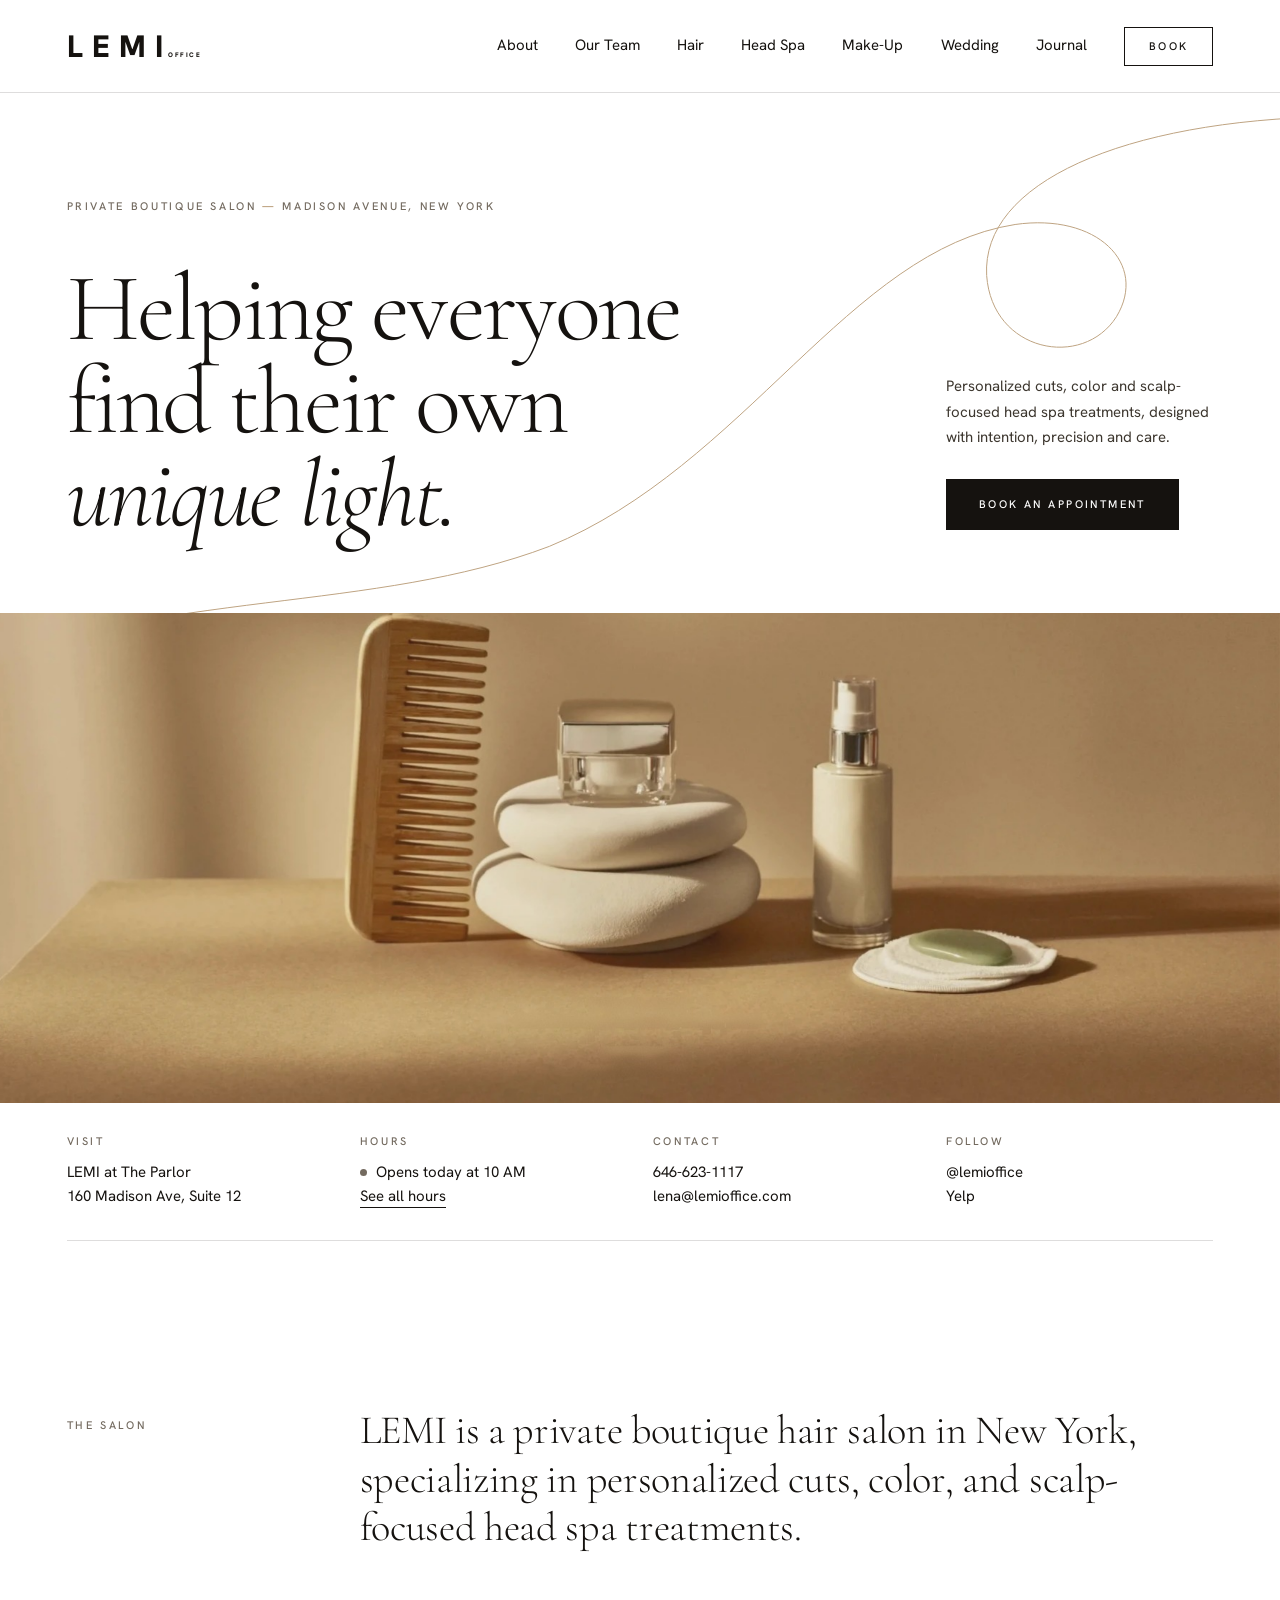
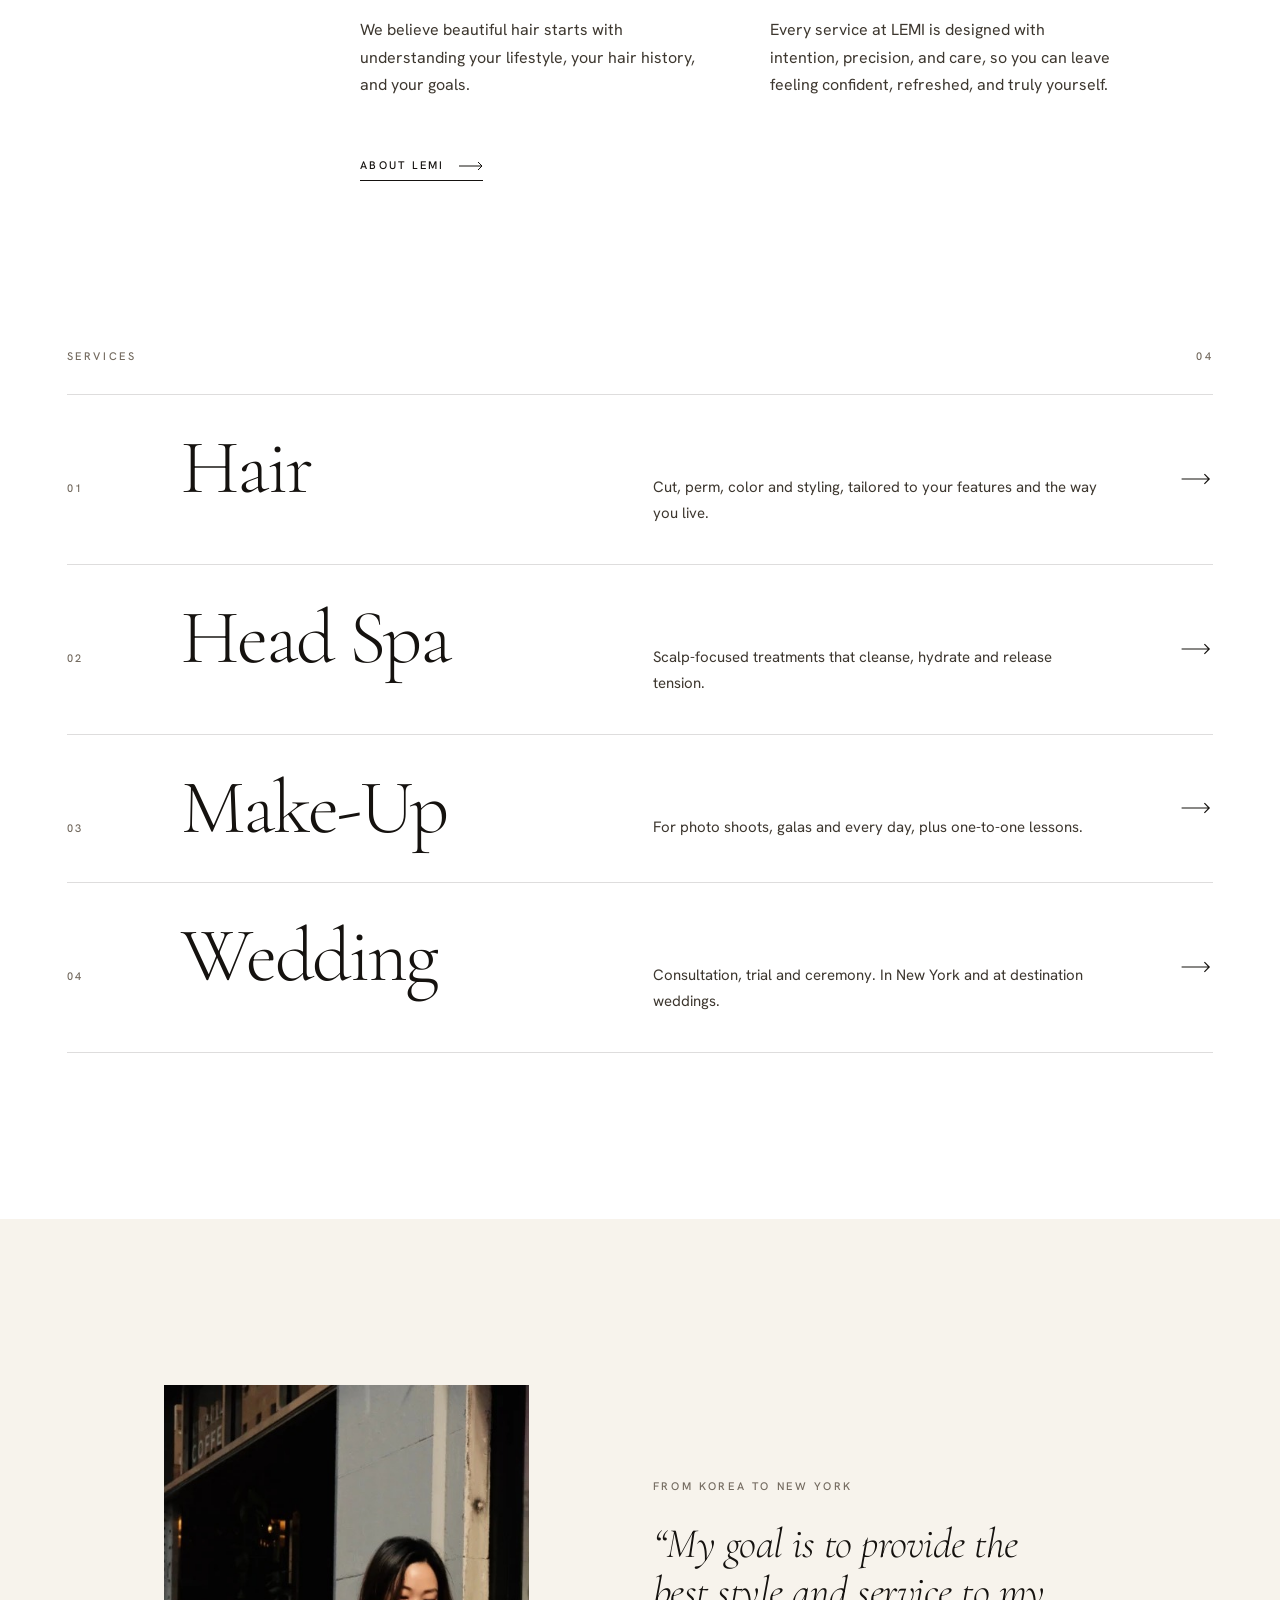
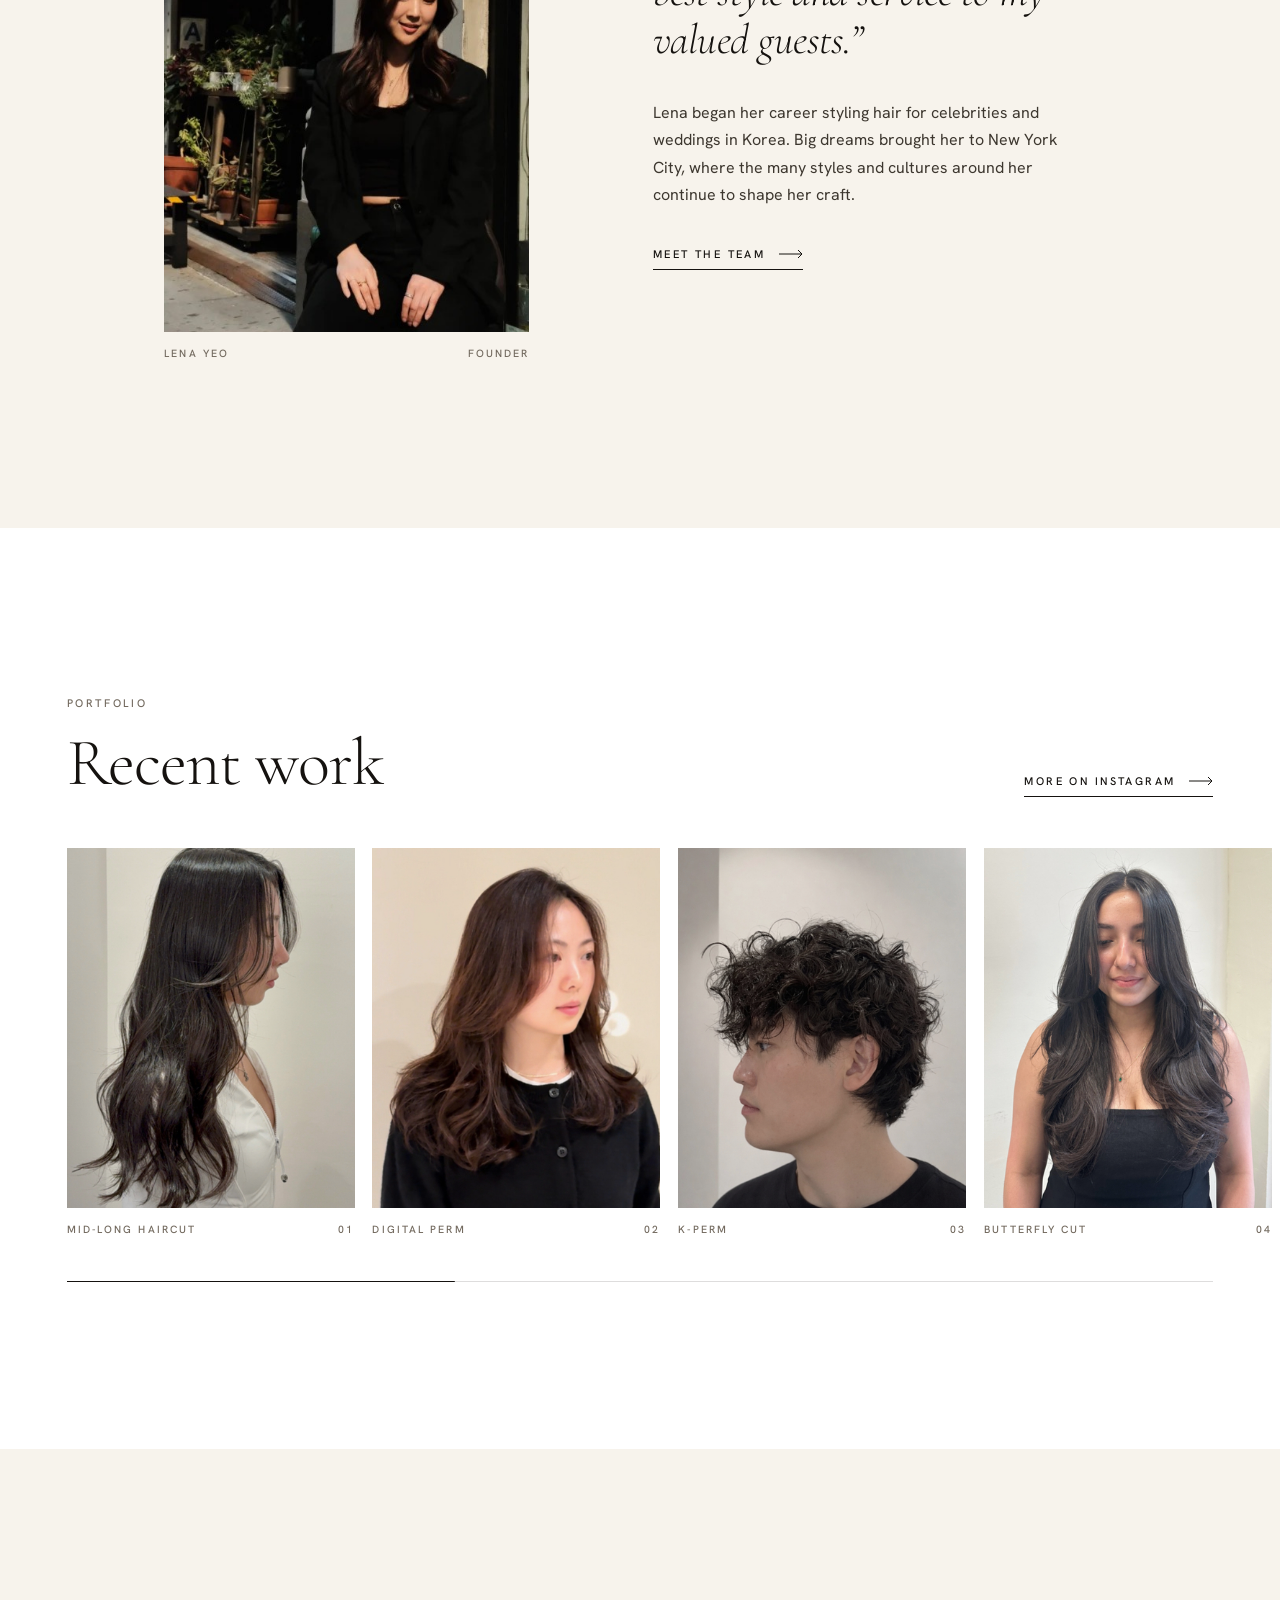
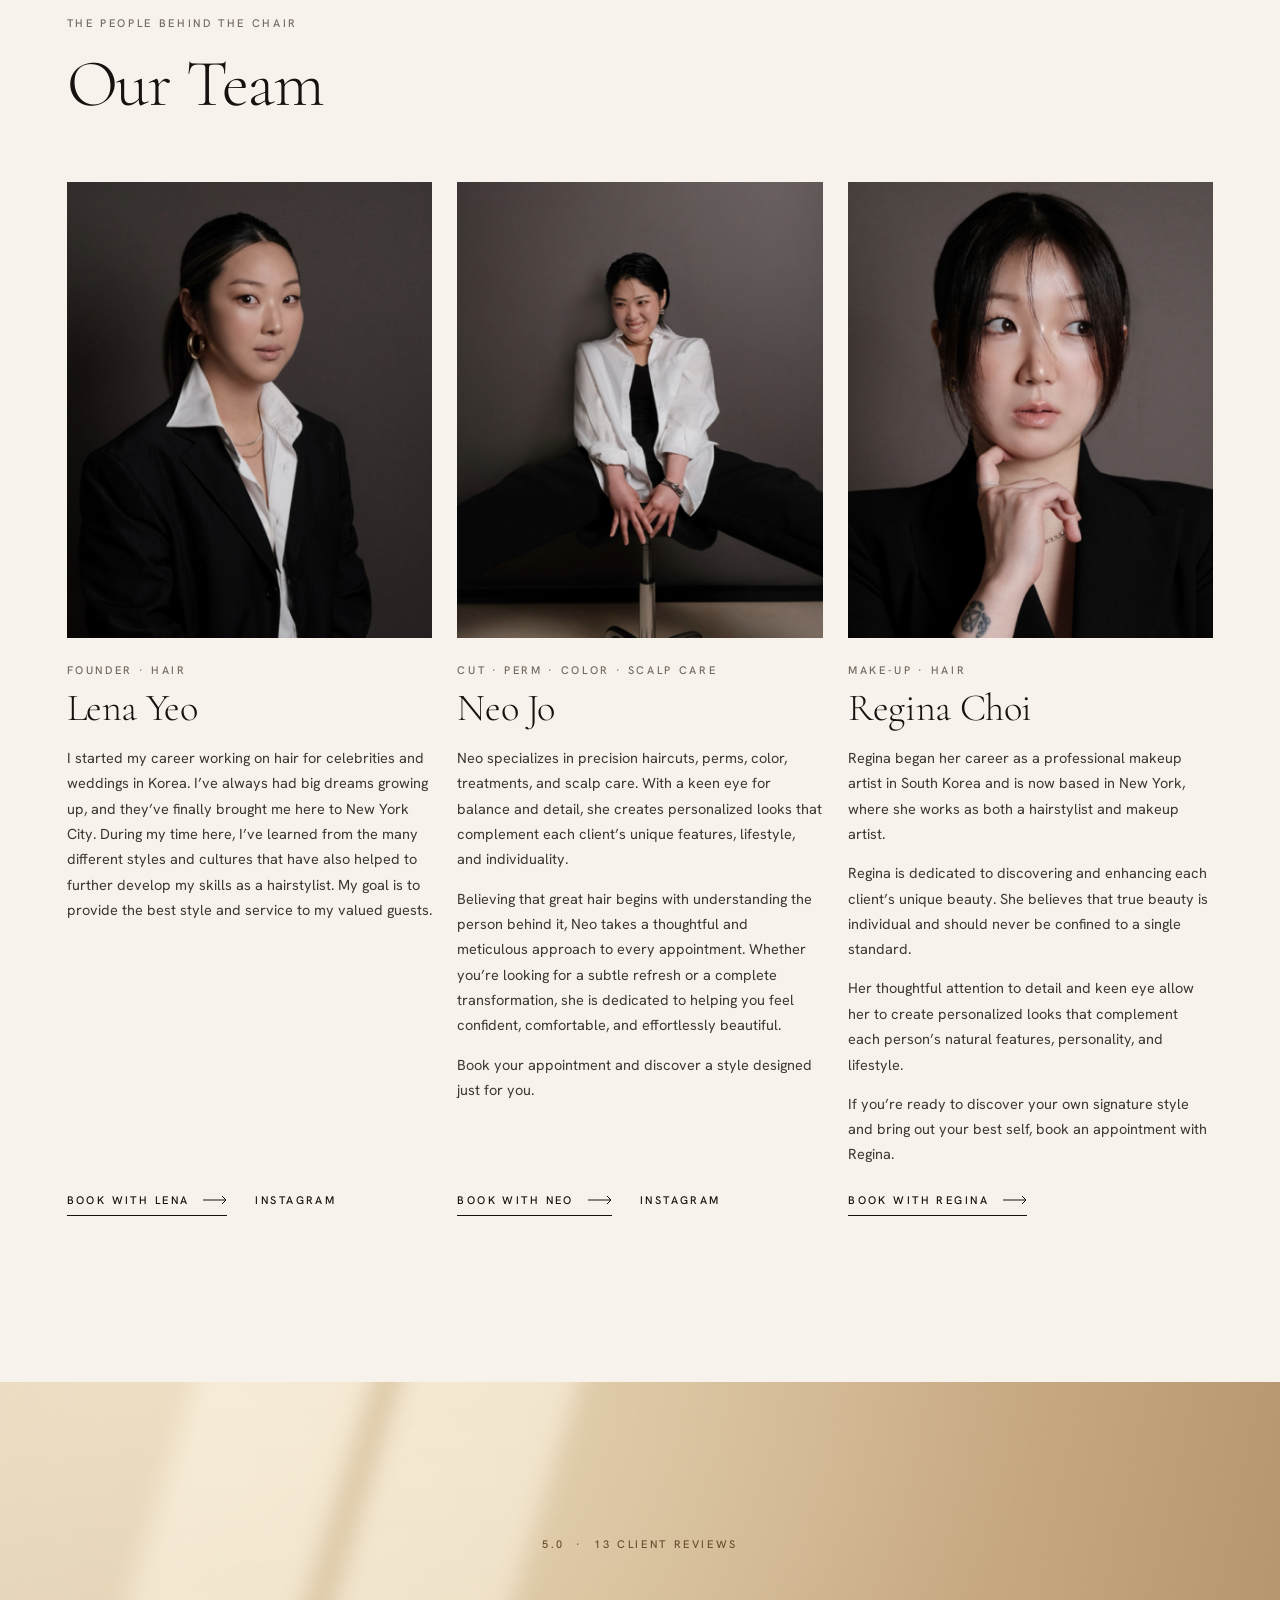
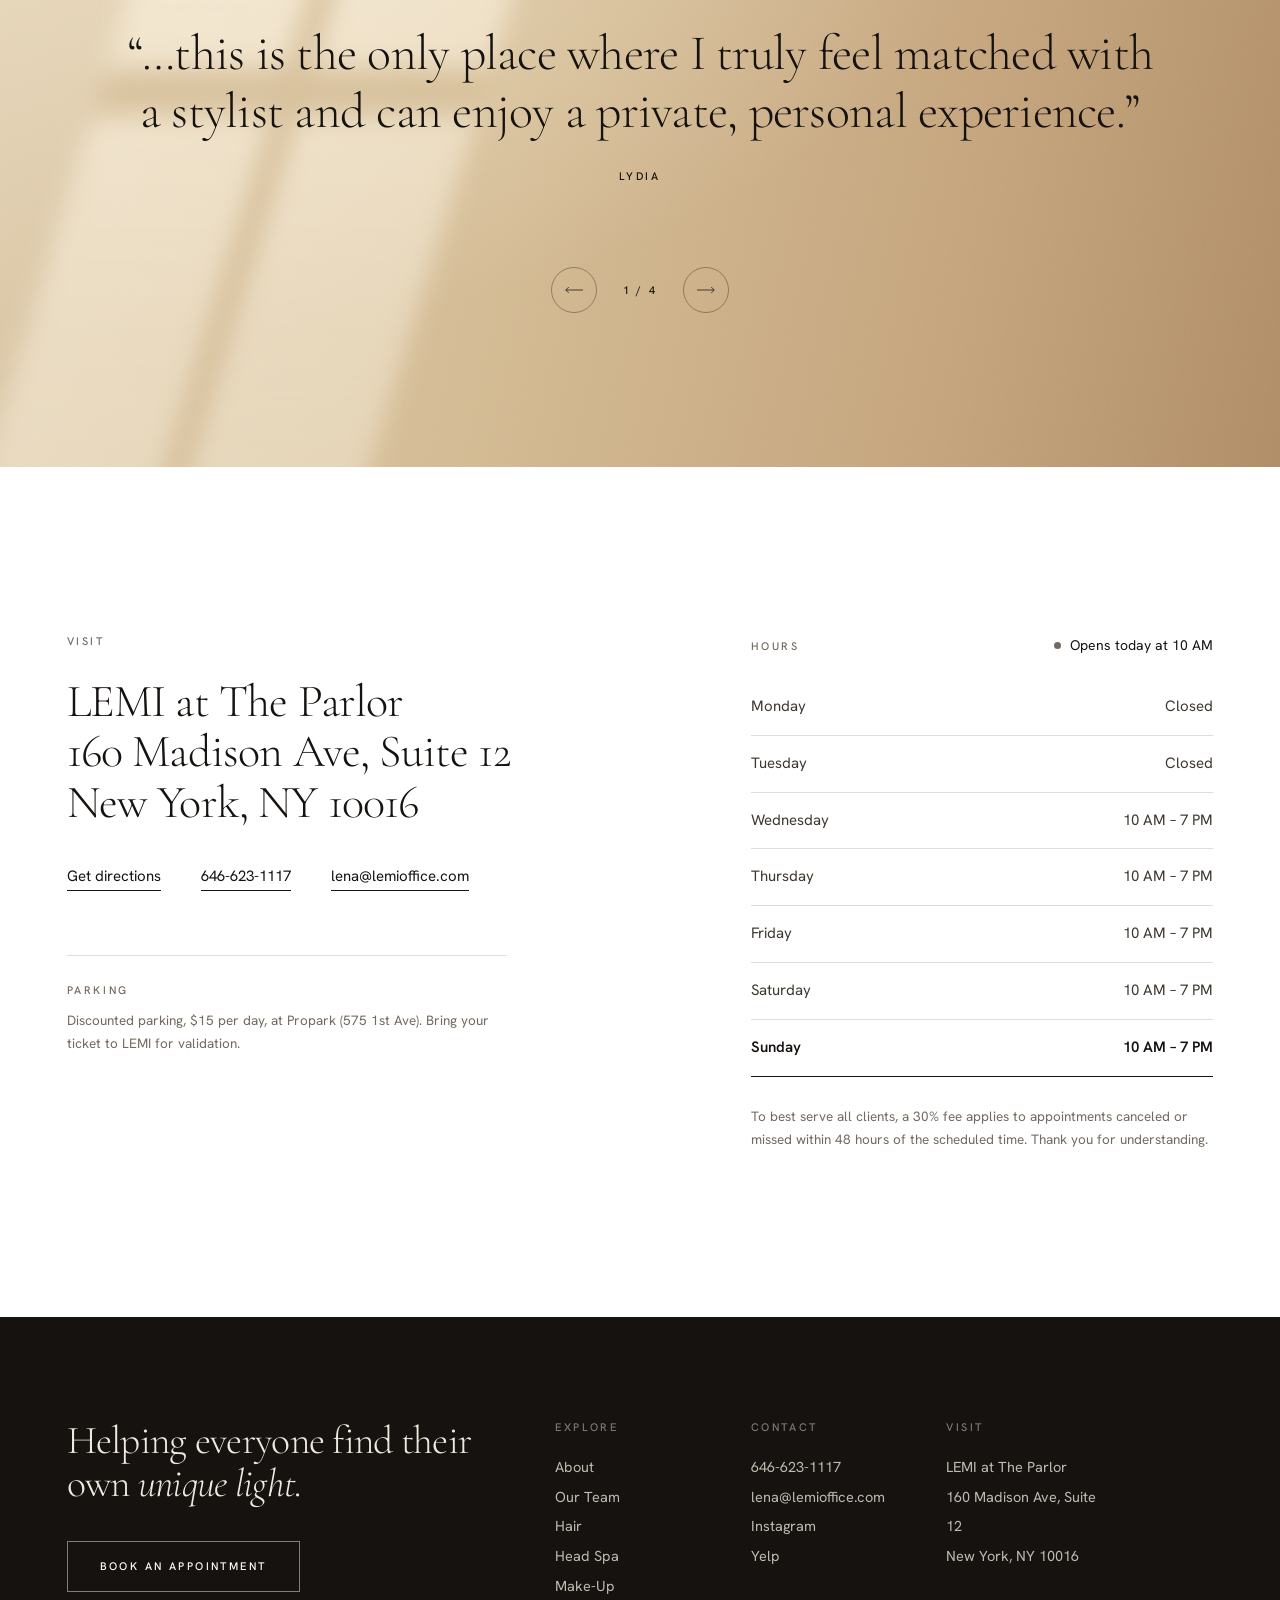
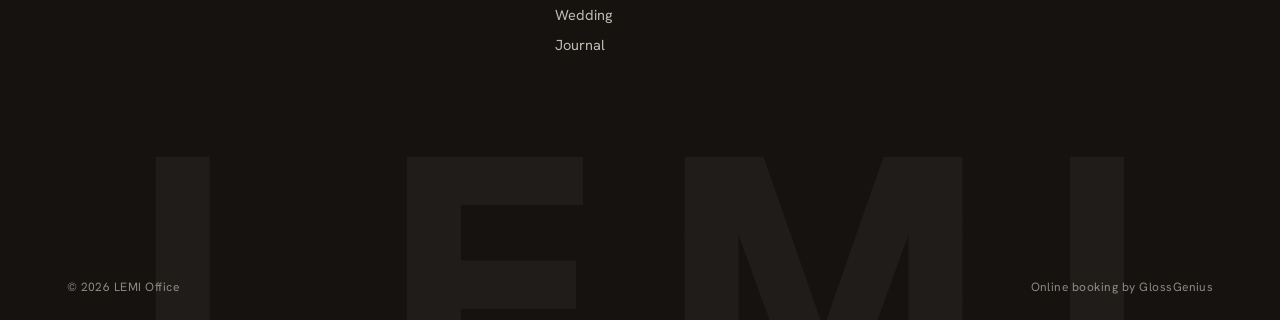
==== index.html @ b2379244 "LEMI Office website with Lemi Journal Static site for www.lemioffice.com: updated hours, make-up boo" ====
<!doctype html>
<html lang="en">
<head>
<meta charset="utf-8">
<meta name="viewport" content="width=device-width, initial-scale=1">
<title>LEMI Office | Private Boutique Hair Salon in New York</title>
<meta name="description" content="LEMI is a private boutique hair salon on Madison Avenue, New York, specializing in personalized cuts, color, perms, make-up and scalp-focused head spa treatments.">
<link rel="canonical" href="https://www.lemioffice.com/">
<meta name="theme-color" content="#ffffff">
<meta property="og:type" content="website">
<meta property="og:site_name" content="LEMI Office">
<meta property="og:title" content="LEMI Office | Private Boutique Hair Salon in New York">
<meta property="og:description" content="LEMI is a private boutique hair salon on Madison Avenue, New York, specializing in personalized cuts, color, perms, make-up and scalp-focused head spa treatments.">
<meta property="og:image" content="https://www.lemioffice.com/assets/img/still-life.jpg">
<link rel="icon" href="data:image/svg+xml,%3Csvg xmlns='http://www.w3.org/2000/svg' viewBox='0 0 32 32'%3E%3Crect width='32' height='32' fill='%2315120f'/%3E%3Cpath d='M11 8h3.6v12.6H22V24H11z' fill='%23fff'/%3E%3C/svg%3E">
<link rel="preconnect" href="https://fonts.googleapis.com">
<link rel="preconnect" href="https://fonts.gstatic.com" crossorigin>
<link rel="stylesheet" href="https://fonts.googleapis.com/css2?family=Cormorant+Garamond:ital,wght@0,300;0,400;0,500;1,300;1,400&family=Hanken+Grotesk:wght@400;500;600;800&display=swap">
<link rel="stylesheet" href="assets/css/style.css?v=1791842527">
<script>document.documentElement.classList.add("js")</script>
<script type="application/ld+json">{"@context": "https://schema.org", "@type": "HairSalon", "name": "LEMI Office", "description": "A private boutique hair salon in New York, specializing in personalized cuts, color, and scalp-focused head spa treatments.", "url": "https://www.lemioffice.com", "telephone": "+16466231117", "email": "lena@lemioffice.com", "priceRange": "$$$", "image": "https://www.lemioffice.com/assets/img/still-life.jpg", "address": {"@type": "PostalAddress", "streetAddress": "The Parlor, 160 Madison Ave, Suite 12", "addressLocality": "New York", "addressRegion": "NY", "postalCode": "10016", "addressCountry": "US"}, "geo": {"@type": "GeoCoordinates", "latitude": 40.7471706, "longitude": -73.9838333}, "openingHoursSpecification": [{"@type": "OpeningHoursSpecification", "dayOfWeek": ["Wednesday", "Thursday", "Friday", "Saturday", "Sunday"], "opens": "10:00", "closes": "19:00"}], "sameAs": ["https://www.instagram.com/lemioffice", "https://yelp.to/-rt6zLqIka"], "potentialAction": {"@type": "ReserveAction", "target": "https://lemioffice.glossgenius.com/book"}}</script>
</head>
<body>
<a class="skip" href="#main">Skip to content</a>

<header class="hdr" data-hdr>
  <div class="wrap hdr__in">
    <a class="logo" href="index.html" aria-label="LEMI Office, home"><span class="logo__l">LEMI</span><span class="logo__o">OFFICE</span></a>
    <nav class="nav" aria-label="Primary">
      <a href="about.html">About</a><a href="team.html">Our Team</a><a href="hair.html">Hair</a><a href="head-spa.html">Head Spa</a><a href="make-up.html">Make-Up</a><a href="wedding.html">Wedding</a><a href="journal.html">Journal</a>
      <a class="btn nav__book" href="https://lemioffice.glossgenius.com/book" target="_blank" rel="noopener">Book</a>
    </nav>
    <button class="burger" type="button" data-burger aria-label="Open menu" aria-expanded="false" aria-controls="mnav"><i></i><i></i></button>
  </div>
</header>

<div class="mnav" id="mnav">
  <nav class="mnav__links" aria-label="Mobile"><a href="about.html" style="--i:0">About</a><a href="team.html" style="--i:1">Our Team</a><a href="hair.html" style="--i:2">Hair</a><a href="head-spa.html" style="--i:3">Head Spa</a><a href="make-up.html" style="--i:4">Make-Up</a><a href="wedding.html" style="--i:5">Wedding</a><a href="journal.html" style="--i:6">Journal</a></nav>
  <div class="mnav__foot">
    <p class="small">160 Madison Ave, Suite 12, New York<br><a href="tel:+16466231117">646-623-1117</a> &nbsp;·&nbsp; <a href="https://www.instagram.com/lemioffice" target="_blank" rel="noopener">@lemioffice</a></p>
    <a class="btn btn--solid" href="https://lemioffice.glossgenius.com/book" target="_blank" rel="noopener">Book an appointment</a>
  </div>
</div>

<main id="main">

<section class="hero">
  <svg class="strand strand--hero" viewBox="0 0 1440 600" preserveAspectRatio="none" aria-hidden="true">
    <path d="M1500 24C1262 28 1104 92 1110 186c6 78 108 96 146 42 36-54-22-106-114-94-186 26-304 246-524 328C420 530 190 505-60 590"></path>
  </svg>
  <div class="wrap grid hero__top">
    <p class="eyebrow hero__eyebrow"><span>Private boutique salon</span><i>—</i><span>Madison Avenue, New York</span></p>
    <h1 class="hero__h">
      <span class="ln"><span style="--i:0">Helping everyone</span></span>
      <span class="ln"><span style="--i:1">find their own</span></span>
      <span class="ln"><span style="--i:2"><em>unique light.</em></span></span>
    </h1>
    <div class="hero__aside">
      <p>Personalized cuts, color and scalp-focused head spa treatments, designed with intention, precision and care.</p>
      <a class="btn btn--solid" href="https://lemioffice.glossgenius.com/book" target="_blank" rel="noopener">Book an appointment</a>
    </div>
  </div>
  <figure class="hero__fig">
    <img data-drift src="assets/img/still-life.jpg" width="2000" height="766" fetchpriority="high"
         alt="A wooden comb, stacked stones and glass bottles on a sand-colored table in warm afternoon light">
  </figure>
  <div class="wrap">
    <dl class="facts">
      <div><dt class="eyebrow">Visit</dt><dd><a href="https://www.google.com/maps/search/?api=1&query=The+Parlor+160+Madison+Ave+New+York+NY+10016" target="_blank" rel="noopener">LEMI at The Parlor<br>160 Madison Ave, <span style="white-space:nowrap">Suite 12</span></a></dd></div>
      <div><dt class="eyebrow">Hours</dt><dd><span data-status>Open Wednesday to Sunday</span><br><a class="tlink" href="#visit">See all hours</a></dd></div>
      <div><dt class="eyebrow">Contact</dt><dd><a href="tel:+16466231117">646-623-1117</a><br><a href="mailto:lena@lemioffice.com">lena@lemioffice.com</a></dd></div>
      <div><dt class="eyebrow">Follow</dt><dd><a href="https://www.instagram.com/lemioffice" target="_blank" rel="noopener">@lemioffice</a><br><a href="https://yelp.to/-rt6zLqIka" target="_blank" rel="noopener">Yelp</a></dd></div>
    </dl>
  </div>
</section>

<section class="sec intro">
  <div class="wrap grid">
    <p class="eyebrow" data-r>The salon</p>
    <p class="lead intro__lead" data-r style="--d:1">LEMI is a private boutique hair salon in New York, specializing in personalized cuts, color, and scalp-focused head spa treatments.</p>
    <div class="intro__cols">
      <p class="copy" data-r style="--d:2">We believe beautiful hair starts with understanding your lifestyle, your hair history, and your goals.</p>
      <p class="copy" data-r style="--d:3">Every service at LEMI is designed with intention, precision, and care, so you can leave feeling confident, refreshed, and truly yourself.</p>
    </div>
    <div class="intro__more" data-r style="--d:4"><a class="more" href="about.html" >About LEMI<svg viewBox="0 0 24 10" aria-hidden="true"><path d="M0 5h23M19 1l4 4-4 4" fill="none" stroke="currentColor"></path></svg></a></div>
  </div>
</section>

<section class="sec" style="padding-top:0">
  <div class="wrap">
    <div class="idx-head" data-r><p class="eyebrow">Services</p><p class="eyebrow">04</p></div>
    <div class="idx"><a class="idx__row" href="hair.html" data-r><span class="idx__n">01</span><span class="idx__t">Hair</span><span class="idx__d">Cut, perm, color and styling, tailored to your features and the way you live.</span><span class="idx__a"><svg viewBox="0 0 24 10" aria-hidden="true"><path d="M0 5h23M19 1l4 4-4 4" fill="none" stroke="currentColor"></path></svg></span><span class="idx__pic"><img src="assets/img/gg/medium-0f18395b7913d6eb57517c712848dc59.jpeg" alt="" width="500" height="500" loading=lazy decoding="async"></span></a><a class="idx__row" href="head-spa.html" data-r><span class="idx__n">02</span><span class="idx__t">Head Spa</span><span class="idx__d">Scalp-focused treatments that cleanse, hydrate and release tension.</span><span class="idx__a"><svg viewBox="0 0 24 10" aria-hidden="true"><path d="M0 5h23M19 1l4 4-4 4" fill="none" stroke="currentColor"></path></svg></span><span class="idx__pic"><img src="assets/img/still-life.jpg" alt="" width="2000" height="766" loading=lazy decoding="async"></span></a><a class="idx__row" href="make-up.html" data-r><span class="idx__n">03</span><span class="idx__t">Make-Up</span><span class="idx__d">For photo shoots, galas and every day, plus one-to-one lessons.</span><span class="idx__a"><svg viewBox="0 0 24 10" aria-hidden="true"><path d="M0 5h23M19 1l4 4-4 4" fill="none" stroke="currentColor"></path></svg></span><span class="idx__pic"><img src="assets/img/gg/medium-b36788acc9e6ccb9057bed853c8f6ae9.jpeg" alt="" width="500" height="500" loading=lazy decoding="async"></span></a><a class="idx__row" href="wedding.html" data-r><span class="idx__n">04</span><span class="idx__t">Wedding</span><span class="idx__d">Consultation, trial and ceremony. In New York and at destination weddings.</span><span class="idx__a"><svg viewBox="0 0 24 10" aria-hidden="true"><path d="M0 5h23M19 1l4 4-4 4" fill="none" stroke="currentColor"></path></svg></span><span class="idx__pic light"></span></a></div>
  </div>
</section>

<section class="sec sec--ivory founder">
  <div class="wrap grid">
    <figure class="founder__fig">
      <div data-clip><img src="assets/img/lena-street.jpg" alt="Lena Yeo, founder of LEMI Office, seated outside a New York storefront in the sun" width="465" height="696" loading=lazy decoding="async"></div>
      <figcaption class="founder__cap"><span>Lena Yeo</span><span>Founder</span></figcaption>
    </figure>
    <div class="founder__txt">
      <p class="eyebrow" data-r>From Korea to New York</p>
      <p class="founder__q" data-r style="--d:1">“My goal is to provide the best style and service to my valued guests.”</p>
      <p class="copy" data-r style="--d:2">Lena began her career styling hair for celebrities and weddings in Korea. Big dreams brought her to New York City, where the many styles and cultures around her continue to shape her craft.</p>
      <div data-r style="--d:3"><a class="more" href="#team">Meet the team<svg viewBox="0 0 24 10" aria-hidden="true"><path d="M0 5h23M19 1l4 4-4 4" fill="none" stroke="currentColor"></path></svg></a></div>
    </div>
  </div>
</section>

<section class="sec work">
  <div class="wrap work__head">
    <div data-r><p class="eyebrow" style="margin-bottom:18px">Portfolio</p><h2 class="h2">Recent work</h2></div>
    <div data-r style="--d:1"><a class="more" href="https://www.instagram.com/lemioffice" target="_blank" rel="noopener">More on Instagram<svg viewBox="0 0 24 10" aria-hidden="true"><path d="M0 5h23M19 1l4 4-4 4" fill="none" stroke="currentColor"></path></svg></a></div>
  </div>
  <div class="strip" data-strip data-r tabindex="0" role="region" aria-label="Recent work, scroll sideways"><figure><div class="strip__im"><img src="assets/img/gg/medium-0f18395b7913d6eb57517c712848dc59.jpeg" alt="Mid-long haircut at LEMI Office" width="500" height="500" loading=lazy decoding="async"></div><figcaption class="cap"><span>Mid-long haircut</span><span>01</span></figcaption></figure><figure><div class="strip__im"><img src="assets/img/gg/medium-b6c0a14d702026cf001d2c122e9181a1.jpeg" alt="Digital perm at LEMI Office" width="500" height="500" loading=lazy decoding="async"></div><figcaption class="cap"><span>Digital perm</span><span>02</span></figcaption></figure><figure><div class="strip__im"><img src="assets/img/gg/medium-73f63f8773147e704a7d888c490211ec.jpeg" alt="K-perm at LEMI Office" width="500" height="500" loading=lazy decoding="async"></div><figcaption class="cap"><span>K-perm</span><span>03</span></figcaption></figure><figure><div class="strip__im"><img src="assets/img/gg/medium-a821182442123a4ba001584f6912ae4e.jpeg" alt="Butterfly cut at LEMI Office" width="500" height="500" loading=lazy decoding="async"></div><figcaption class="cap"><span>Butterfly cut</span><span>04</span></figcaption></figure><figure><div class="strip__im"><img src="assets/img/gg/medium-7935edbe5b0f8179545863d067b82edd.jpeg" alt="Short cut at LEMI Office" width="500" height="500" loading=lazy decoding="async"></div><figcaption class="cap"><span>Short cut</span><span>05</span></figcaption></figure><figure><div class="strip__im"><img src="assets/img/gg/medium-b404cccfc31baf8f51b249f0f1083fb0.jpeg" alt="Bang perm + mid-long haircut at LEMI Office" width="500" height="500" loading=lazy decoding="async"></div><figcaption class="cap"><span>Bang perm + mid-long haircut</span><span>06</span></figcaption></figure><figure><div class="strip__im"><img src="assets/img/gg/medium-0a4e9c95f9ae54a34b2e314bfe1db624.jpeg" alt="Perm at LEMI Office" width="500" height="500" loading=lazy decoding="async"></div><figcaption class="cap"><span>Perm</span><span>07</span></figcaption></figure><figure><div class="strip__im"><img src="assets/img/gg/medium-1d8eae3f0b935f243ba1b558e865d222.jpeg" alt="Digital perm at LEMI Office" width="500" height="500" loading=lazy decoding="async"></div><figcaption class="cap"><span>Digital perm</span><span>08</span></figcaption></figure><figure><div class="strip__im"><img src="assets/img/gg/medium-c18ccc7dd5b4c61b68009d5cd083aa22.jpeg" alt="Perm at LEMI Office" width="500" height="500" loading=lazy decoding="async"></div><figcaption class="cap"><span>Perm</span><span>09</span></figcaption></figure><figure><div class="strip__im"><img src="assets/img/gg/medium-b36788acc9e6ccb9057bed853c8f6ae9.jpeg" alt="Color, mid-long cut + make-up at LEMI Office" width="500" height="500" loading=lazy decoding="async"></div><figcaption class="cap"><span>Color, mid-long cut + make-up</span><span>10</span></figcaption></figure><figure><div class="strip__im"><img src="assets/img/gg/medium-38bde646db7b8dd96d8530edcd57bb9b.jpeg" alt="Short cut + down perm at LEMI Office" width="500" height="500" loading=lazy decoding="async"></div><figcaption class="cap"><span>Short cut + down perm</span><span>11</span></figcaption></figure><figure><div class="strip__im"><img src="assets/img/gg/medium-91fdd9b9b86ec53206b4bac51fe3f541.jpeg" alt="Mid-long haircut at LEMI Office" width="500" height="500" loading=lazy decoding="async"></div><figcaption class="cap"><span>Mid-long haircut</span><span>12</span></figcaption></figure></div>
  <div class="wrap"><div class="bar"><i data-bar></i></div></div>
</section>


<section class="sec sec--ivory" id="team">
  <div class="wrap">
    <div class="sec-head">
      <div data-r><p class="eyebrow">The people behind the chair</p><h2 class="h2">Our Team</h2></div>
    </div>
    <div class="team">
<article data-r style="--d:0">
  <div class="team__im"><img src="assets/img/gg/4e3279e82054df577ae31bfffcddc752.jpeg" alt="Lena Yeo, Founder · Hair at LEMI Office" width="1000" height="1000" loading=lazy decoding="async"></div>
  <p class="eyebrow">Founder · Hair</p>
  <h3 class="h3">Lena Yeo</h3>
  <div class="team__bio"><p>I started my career working on hair for celebrities and weddings in Korea. I’ve always had big dreams growing up, and they’ve finally brought me here to New York City. During my time here, I’ve learned from the many different styles and cultures that have also helped to further develop my skills as a hairstylist. My goal is to provide the best style and service to my valued guests.</p></div>
  <div class="team__links"><a class="more" href="https://lemioffice.glossgenius.com/services?team_member_token=10017-52b8649a-dbd1-44fa-ba8d-7106aab6d199" target="_blank" rel="noopener">Book with Lena<svg viewBox="0 0 24 10" aria-hidden="true"><path d="M0 5h23M19 1l4 4-4 4" fill="none" stroke="currentColor"></path></svg></a><a class="more" href="https://www.instagram.com/lemioffice" target="_blank" rel="noopener" style="border-color:transparent">Instagram</a></div>
</article>
<article data-r style="--d:1">
  <div class="team__im"><img src="assets/img/gg/2103f4d7a488f4bdf10ca0b9b787d2df.jpeg" alt="Neo Jo, Cut · Perm · Color · Scalp care at LEMI Office" width="1000" height="1000" loading=lazy decoding="async"></div>
  <p class="eyebrow">Cut · Perm · Color · Scalp care</p>
  <h3 class="h3">Neo Jo</h3>
  <div class="team__bio"><p>Neo specializes in precision haircuts, perms, color, treatments, and scalp care. With a keen eye for balance and detail, she creates personalized looks that complement each client’s unique features, lifestyle, and individuality.</p><p>Believing that great hair begins with understanding the person behind it, Neo takes a thoughtful and meticulous approach to every appointment. Whether you’re looking for a subtle refresh or a complete transformation, she is dedicated to helping you feel confident, comfortable, and effortlessly beautiful.</p><p>Book your appointment and discover a style designed just for you.</p></div>
  <div class="team__links"><a class="more" href="https://lemioffice.glossgenius.com/services?team_member_token=10017-ce4b157c-9687-47e1-9c0d-58206b19642e" target="_blank" rel="noopener">Book with Neo<svg viewBox="0 0 24 10" aria-hidden="true"><path d="M0 5h23M19 1l4 4-4 4" fill="none" stroke="currentColor"></path></svg></a><a class="more" href="https://www.instagram.com/hair_god_neo" target="_blank" rel="noopener" style="border-color:transparent">Instagram</a></div>
</article>
<article data-r style="--d:2">
  <div class="team__im"><img src="assets/img/gg/da70eccdcf3fe02628f91da3991f2b8d.jpeg" alt="Regina Choi, Make-Up · Hair at LEMI Office" width="1000" height="1000" loading=lazy decoding="async"></div>
  <p class="eyebrow">Make-Up · Hair</p>
  <h3 class="h3">Regina Choi</h3>
  <div class="team__bio"><p>Regina began her career as a professional makeup artist in South Korea and is now based in New York, where she works as both a hairstylist and makeup artist.</p><p>Regina is dedicated to discovering and enhancing each client’s unique beauty. She believes that true beauty is individual and should never be confined to a single standard.</p><p>Her thoughtful attention to detail and keen eye allow her to create personalized looks that complement each person’s natural features, personality, and lifestyle.</p><p>If you’re ready to discover your own signature style and bring out your best self, book an appointment with Regina.</p></div>
  <div class="team__links"><a class="more" href="https://lemioffice.glossgenius.com/services?team_member_token=10017-25677bd3-123b-408d-a93d-d24d98822b51" target="_blank" rel="noopener">Book with Regina<svg viewBox="0 0 24 10" aria-hidden="true"><path d="M0 5h23M19 1l4 4-4 4" fill="none" stroke="currentColor"></path></svg></a></div>
</article></div>
  </div>
</section>


<section class="voices light" data-voices aria-label="Client reviews">
  <div class="wrap">
    <p class="eyebrow" data-r>5.0 &nbsp;·&nbsp; 13 client reviews</p>
    <div class="voices__stage" data-r style="--d:1"><blockquote class=is-on><p>“…this is the only place where I truly feel matched with a stylist and can enjoy a private, personal experience.”</p><cite>Lydia</cite></blockquote><blockquote><p>“I have been to her for 4 years now and travel from Philadelphia every time.”</p><cite>David</cite></blockquote><blockquote><p>“Lena has a great eye and strong technical instincts … The result feels healthy, natural, and flattering for my face shape.”</p><cite>Former Serial Salon Hopper</cite></blockquote><blockquote><p>“I love my haircut and I will be scheduling my future cuts with her.”</p><cite>Savanna F</cite></blockquote></div>
    <div class="voices__ctl">
      <button class="prev" type="button" aria-label="Previous review"><svg viewBox="0 0 24 10" aria-hidden="true"><path d="M0 5h23M19 1l4 4-4 4" fill="none" stroke="currentColor"></path></svg></button>
      <span data-count>1 / 4</span>
      <button class="next" type="button" aria-label="Next review"><svg viewBox="0 0 24 10" aria-hidden="true"><path d="M0 5h23M19 1l4 4-4 4" fill="none" stroke="currentColor"></path></svg></button>
    </div>
  </div>
</section>

<section class="sec visit" id="visit">
  <div class="wrap grid">
    <div class="visit__l" data-r>
      <p class="eyebrow">Visit</p>
      <address class="h2 visit__addr" style="font-style:normal">LEMI at The Parlor<br>160 Madison Ave, Suite 12<br>New York, NY 10016</address>
      <div class="visit__links">
        <a class="tlink" href="https://www.google.com/maps/search/?api=1&query=The+Parlor+160+Madison+Ave+New+York+NY+10016" target="_blank" rel="noopener">Get directions</a>
        <a class="tlink" href="tel:+16466231117">646-623-1117</a>
        <a class="tlink" href="mailto:lena@lemioffice.com">lena@lemioffice.com</a>
      </div>
      <div class="visit__note">
        <p class="eyebrow">Parking</p>
        <p class="small">Discounted parking, $15 per day, at Propark (575 1st Ave). Bring your ticket to LEMI for validation.</p>
      </div>
    </div>
    <div class="visit__r" data-r style="--d:2">
      <div class="visit__status"><span class="eyebrow">Hours</span><span data-status>Open Wednesday to Sunday</span></div>
      <table class="hours"><caption class="sr">Opening hours</caption><tbody><tr data-day="1"><th scope="row">Monday</th><td>Closed</td></tr><tr data-day="2"><th scope="row">Tuesday</th><td>Closed</td></tr><tr data-day="3"><th scope="row">Wednesday</th><td>10 AM – 7 PM</td></tr><tr data-day="4"><th scope="row">Thursday</th><td>10 AM – 7 PM</td></tr><tr data-day="5"><th scope="row">Friday</th><td>10 AM – 7 PM</td></tr><tr data-day="6"><th scope="row">Saturday</th><td>10 AM – 7 PM</td></tr><tr data-day="0"><th scope="row">Sunday</th><td>10 AM – 7 PM</td></tr></tbody></table>
      <p class="small visit__policy">To best serve all clients, a 30% fee applies to appointments canceled or missed within 48 hours of the scheduled time. Thank you for understanding.</p>
    </div>
  </div>
</section>

</main>

<footer class="ftr">
  <div class="wrap grid ftr__top">
    <div class="ftr__lede">
      <p>Helping everyone find their own <em>unique light.</em></p>
      <a class="btn btn--light" href="https://lemioffice.glossgenius.com/book" target="_blank" rel="noopener">Book an appointment</a>
    </div>
    <div class="ftr__col">
      <p class="eyebrow">Explore</p>
      <a href="about.html">About</a><br><a href="team.html">Our Team</a><br><a href="hair.html">Hair</a><br><a href="head-spa.html">Head Spa</a><br><a href="make-up.html">Make-Up</a><br><a href="wedding.html">Wedding</a><br><a href="journal.html">Journal</a><br>
    </div>
    <div class="ftr__col">
      <p class="eyebrow">Contact</p>
      <a href="tel:+16466231117">646-623-1117</a><br>
      <a href="mailto:lena@lemioffice.com">lena@lemioffice.com</a><br>
      <a href="https://www.instagram.com/lemioffice" target="_blank" rel="noopener">Instagram</a><br>
      <a href="https://yelp.to/-rt6zLqIka" target="_blank" rel="noopener">Yelp</a>
    </div>
    <div class="ftr__col">
      <p class="eyebrow">Visit</p>
      <a href="https://www.google.com/maps/search/?api=1&query=The+Parlor+160+Madison+Ave+New+York+NY+10016" target="_blank" rel="noopener">LEMI at The Parlor<br>160 Madison Ave, Suite 12<br>New York, NY 10016</a>
    </div>
  </div>
  <div class="ftr__mark" aria-hidden="true">LEMI</div>
  <div class="ftr__base"><div class="wrap"><span>© 2026 LEMI Office</span><span>Online booking by GlossGenius</span></div></div>
</footer>

<a class="fab" data-fab href="https://lemioffice.glossgenius.com/book" target="_blank" rel="noopener">Book an appointment<svg viewBox="0 0 24 10" aria-hidden="true"><path d="M0 5h23M19 1l4 4-4 4" fill="none" stroke="currentColor"></path></svg></a>
<script src="assets/js/main.js?v=1791842527" defer></script>
</body>
</html>
---- assets/css/style.css ----
/* ==========================================================================
   LEMI Office — stylesheet
   White paper, black ink, warm sand. Hairline rules. Light as the motif.
   ========================================================================== */

:root {
  --paper: #ffffff;
  --ivory: #f7f3ec;
  --stone: #ebe3d6;
  --sand: #cbae84;
  --camel: #a98558;
  --umber: #6b4f33;
  --ink: #15120f;
  --soft: #3d372f;
  --mute: #736a5f;
  --line: rgba(21, 18, 15, 0.14);
  --sage: #8a9a72;

  --serif: "Cormorant Garamond", "Cormorant", "Times New Roman", serif;
  --sans: "Hanken Grotesk", "Helvetica Neue", Helvetica, Arial, sans-serif;

  --gut: clamp(20px, 5.2vw, 92px);
  --gap: clamp(16px, 2vw, 32px);
  --sec: clamp(88px, 13vw, 190px);
  --hdr: 92px;
  --ease: cubic-bezier(0.2, 0.7, 0.1, 1);
}

@view-transition { navigation: auto; }

/* ---------- Reset ---------- */
*, *::before, *::after { box-sizing: border-box; }
html { -webkit-text-size-adjust: 100%; scroll-padding-top: calc(var(--hdr) + 24px); }
html.smooth { scroll-behavior: smooth; } /* added after load, so arriving at page.html#section jumps straight there */
body {
  margin: 0;
  background: var(--paper);
  color: var(--ink);
  font: 400 16px/1.72 var(--sans);
  -webkit-font-smoothing: antialiased;
  -moz-osx-font-smoothing: grayscale;
  text-rendering: optimizeLegibility;
  overflow-x: hidden;
}
h1, h2, h3, p, figure, dl, dd, ul, ol, blockquote, table { margin: 0; padding: 0; }
h1, h2, h3 { font-weight: inherit; }
ul, ol { list-style: none; }
img, svg { display: block; max-width: 100%; }
img { height: auto; }
a { color: inherit; text-decoration: none; }
button { font: inherit; color: inherit; background: none; border: 0; padding: 0; cursor: pointer; }
::selection { background: var(--sand); color: var(--ink); }
:focus-visible { outline: 1.5px solid currentColor; outline-offset: 5px; }

.skip { position: absolute; left: 12px; top: -60px; z-index: 100; background: var(--ink); color: #fff; padding: 12px 18px; font-size: 13px; }
.skip:focus { top: 12px; }
.sr { position: absolute; width: 1px; height: 1px; overflow: hidden; clip-path: inset(50%); white-space: nowrap; }

/* ---------- Layout ---------- */
.wrap { width: 100%; max-width: 1600px; margin-inline: auto; padding-inline: var(--gut); }
.grid { display: grid; grid-template-columns: repeat(12, minmax(0, 1fr)); column-gap: var(--gap); }
.sec { padding-block: var(--sec); }
.sec--tight { padding-block: calc(var(--sec) * 0.62); }
.sec--ivory { background: var(--ivory); --cover: var(--ivory); }
.rule { border: 0; border-top: 1px solid var(--line); margin: 0; }

/* ---------- Type ---------- */
.eyebrow {
  font: 500 11px/1.5 var(--sans);
  letter-spacing: 0.24em;
  text-transform: uppercase;
  color: var(--mute);
}
.display { font: 300 clamp(76px, 14.5vw, 232px)/0.84 var(--serif); letter-spacing: -0.035em; white-space: nowrap; }
.h2 { font: 300 clamp(40px, 5.2vw, 80px)/1.02 var(--serif); letter-spacing: -0.018em; }
.h3 { font: 400 clamp(28px, 2.6vw, 38px)/1.1 var(--serif); letter-spacing: -0.01em; }
.lead { font: 300 clamp(27px, 3.15vw, 48px)/1.2 var(--serif); letter-spacing: -0.008em; }
.copy { color: var(--soft); max-width: 48ch; }
.copy + .copy { margin-top: 1.3em; }
.small { font-size: 13.5px; line-height: 1.7; color: var(--mute); }
em { font-style: italic; }

/* ---------- Links & buttons ---------- */
.more {
  display: inline-flex; align-items: center; gap: 14px;
  padding-bottom: 9px;
  font: 500 11px/1 var(--sans); letter-spacing: 0.22em; text-transform: uppercase;
  border-bottom: 1px solid currentColor;
}
.more svg { width: 24px; height: 10px; transition: transform 0.5s var(--ease); }
.more:hover svg { transform: translateX(7px); }

.tlink { background: linear-gradient(currentColor, currentColor) 0 100% / 100% 1px no-repeat; padding-bottom: 2px; transition: background-size 0.45s var(--ease); }
.tlink:hover { background-size: 0 1px; background-position: 100% 100%; }

.btn {
  position: relative; isolation: isolate; overflow: hidden;
  display: inline-flex; align-items: center; justify-content: center; gap: 14px;
  padding: 19px 32px;
  border: 1px solid var(--ink);
  font: 500 11px/1 var(--sans); letter-spacing: 0.22em; text-transform: uppercase; white-space: nowrap;
  transition: color 0.45s var(--ease);
}
.btn::before { content: ""; position: absolute; inset: -1px; z-index: -1; background: var(--ink); transform: translateY(102%); transition: transform 0.45s var(--ease); }
.btn:hover { color: var(--paper); }
.btn:hover::before { transform: none; }
.btn--solid { background: var(--ink); color: var(--paper); }
.btn--solid::before { background: var(--paper); }
.btn--solid:hover { color: var(--ink); }
.btn--light { border-color: rgba(255, 255, 255, 0.45); color: #fff; }
.btn--light::before { background: #fff; }
.btn--light:hover { color: var(--ink); }

/* ---------- Header ---------- */
.hdr {
  position: sticky; top: 0; z-index: 50;
  background: rgba(255, 255, 255, 0.94);
  -webkit-backdrop-filter: blur(14px); backdrop-filter: blur(14px);
  border-bottom: 1px solid var(--line);
  transition: transform 0.55s var(--ease);
}
.hdr.is-hidden { transform: translateY(-101%); }
.hdr__in { display: flex; align-items: center; justify-content: space-between; height: var(--hdr); }

.logo { display: inline-flex; align-items: baseline; line-height: 1; }
.logo__l { font: 800 31px/1 var(--sans); letter-spacing: 0.3em; margin-right: -0.14em; }
.logo__o { font: 800 6.5px/1 var(--sans); letter-spacing: 0.22em; }

.nav { display: flex; align-items: center; gap: clamp(20px, 2.9vw, 52px); font-size: 15px; white-space: nowrap; }
.nav a:not(.nav__book) { position: relative; padding-block: 6px; }
.nav a:not(.nav__book)::after {
  content: ""; position: absolute; left: 0; right: 0; bottom: 0; height: 1px; background: currentColor;
  transform: scaleX(0); transform-origin: right; transition: transform 0.45s var(--ease);
}
.nav a:hover::after, .nav a[aria-current="page"]::after { transform: scaleX(1); transform-origin: left; }
.nav__book { padding: 13px 24px; }

.burger { display: none; width: 44px; height: 44px; margin-right: -8px; position: relative; z-index: 61; }
.burger i { position: absolute; left: 9px; right: 9px; height: 1.5px; background: var(--ink); transition: transform 0.45s var(--ease), top 0.45s var(--ease); }
.burger i:nth-child(1) { top: 17px; }
.burger i:nth-child(2) { top: 26px; }
.burger[aria-expanded="true"] i:nth-child(1) { top: 21.5px; transform: rotate(45deg); }
.burger[aria-expanded="true"] i:nth-child(2) { top: 21.5px; transform: rotate(-45deg); }

.mnav {
  position: fixed; inset: 0; z-index: 45;
  display: flex; flex-direction: column; justify-content: space-between;
  padding: calc(var(--hdr) + 36px) var(--gut) 36px;
  background: var(--ivory);
  visibility: hidden; opacity: 0;
  transition: opacity 0.45s var(--ease), visibility 0s 0.45s;
}
.mnav.is-open { visibility: visible; opacity: 1; transition: opacity 0.45s var(--ease); }
.mnav__links a { display: block; padding-block: 7px; font: 300 46px/1.1 var(--serif); letter-spacing: -0.02em; opacity: 0; transform: translateY(18px); transition: opacity 0.6s var(--ease), transform 0.6s var(--ease); }
.mnav.is-open .mnav__links a { opacity: 1; transform: none; transition-delay: calc(0.08s + var(--i) * 0.05s); }
.mnav__links a[aria-current="page"] { font-style: italic; }
.mnav__foot { display: grid; gap: 20px; }
.mnav__foot .btn { width: 100%; }

/* ---------- The strand: one hairline that draws itself ---------- */
.strand { position: absolute; pointer-events: none; overflow: visible; }
.strand path { fill: none; stroke: var(--camel); stroke-width: 1; vector-effect: non-scaling-stroke; stroke-linecap: round; }
.js .strand path { visibility: hidden; } /* main.js measures the line, then draws it */
.js .strand.is-ready path { visibility: visible; }

/* ---------- Light: sun moving across a sand wall ---------- */
.light {
  position: relative; overflow: hidden; isolation: isolate;
  background:
    radial-gradient(120% 140% at 12% 0%, rgba(255, 244, 222, 0.5), transparent 58%),
    linear-gradient(102deg, #dcc9aa 0%, #d2b991 42%, #c2a179 76%, #ad8b63 100%);
}
.light::before {
  content: ""; position: absolute; z-index: -1; top: -18%; bottom: -18%; left: 7%; width: clamp(200px, 30%, 520px);
  background:
    linear-gradient(90deg, transparent 46.5%, #d3bb94 46.5% 53.5%, transparent 53.5%),
    linear-gradient(180deg, transparent 44%, #d3bb94 44% 49%, transparent 49%),
    linear-gradient(180deg, rgba(255, 247, 230, 0.86), rgba(255, 247, 230, 0.5));
  filter: blur(13px); opacity: 0.72;
  transform: skewX(-17deg);
  animation: drift 24s ease-in-out infinite alternate;
}
.light::after {
  content: ""; position: absolute; inset: 0; z-index: -1; opacity: 0.4; mix-blend-mode: soft-light;
  background-image: url("data:image/svg+xml,%3Csvg xmlns='http://www.w3.org/2000/svg' width='220' height='220'%3E%3Cfilter id='n'%3E%3CfeTurbulence type='fractalNoise' baseFrequency='.9' numOctaves='2' stitchTiles='stitch'/%3E%3CfeColorMatrix values='0 0 0 0 .5 0 0 0 0 .5 0 0 0 0 .5 0 0 0 1 0'/%3E%3C/filter%3E%3Crect width='100%25' height='100%25' filter='url(%23n)'/%3E%3C/svg%3E");
}
@keyframes drift { from { transform: translateX(-10%) skewX(-17deg); } to { transform: translateX(34%) skewX(-21deg); } }

/* ---------- Reveal on scroll ---------- */
.js [data-r] { opacity: 0; transform: translateY(22px); transition: opacity 1.1s var(--ease), transform 1.1s var(--ease); transition-delay: calc(var(--d, 0) * 90ms); }
.js [data-r].in { opacity: 1; transform: none; }
.js [data-clip] { position: relative; overflow: hidden; }
.js [data-clip]::after { content: ""; position: absolute; inset: -1px; background: var(--cover, var(--paper)); transform-origin: bottom; transition: transform 1.5s var(--ease); transition-delay: calc(var(--d, 0) * 90ms); }
.js [data-clip].in::after { transform: scaleY(0); }
.js [data-clip] img { transform: scale(1.12); transition: transform 2.2s var(--ease); }
.js [data-clip].in img { transform: none; }

/* ==========================================================================
   Home
   ========================================================================== */
.hero { position: relative; }
.strand--hero { inset: 0 0 auto 0; width: 100%; height: clamp(360px, 46vw, 640px); z-index: 0; opacity: 0.75; }
.hero__top { position: relative; z-index: 1; padding-top: clamp(52px, 8.2vw, 124px); padding-bottom: clamp(44px, 5.6vw, 88px); row-gap: 40px; align-items: end; }
.hero__eyebrow { grid-column: 1 / -1; margin-bottom: clamp(0px, 0.6vw, 10px); }
.hero__eyebrow i { font-style: normal; margin-inline: 0.5em; color: var(--camel); }
.hero__h { grid-column: 1 / span 9; font: 300 clamp(45px, 7.5vw, 122px)/0.97 var(--serif); letter-spacing: -0.028em; }
.ln { display: block; overflow: hidden; padding-bottom: 0.13em; margin-bottom: -0.13em; }
.ln > span { display: block; }
.display .ln { padding-bottom: 0.24em; margin-bottom: -0.24em; }
.js .ln > span { transform: translateY(112%); animation: rise 1.35s var(--ease) forwards; animation-delay: calc(0.12s + var(--i) * 0.11s); }
@keyframes rise { to { transform: none; } }
.hero__aside { grid-column: 10 / -1; display: grid; gap: 28px; justify-items: start; padding-bottom: 0.9vw; }
.hero__aside p { font-size: 15px; line-height: 1.7; color: var(--soft); }
.js .hero__eyebrow, .js .hero__aside { opacity: 0; animation: fade 1.4s 0.7s var(--ease) forwards; }
@keyframes fade { to { opacity: 1; } }

.hero__fig { position: relative; overflow: hidden; height: clamp(340px, 38.3vw, 780px); background: var(--sand); }
.hero__fig img { position: absolute; inset: -6% 0; width: 100%; height: 112%; object-fit: cover; object-position: 50% 60%; will-change: transform; }
.js .hero__fig { clip-path: inset(100% 0 0 0); animation: unveil 1.7s 0.45s var(--ease) forwards; }
@keyframes unveil { to { clip-path: inset(0); } }

.facts { display: grid; grid-template-columns: repeat(4, 1fr); column-gap: var(--gap); border-bottom: 1px solid var(--line); }
.facts > div { padding-block: 30px 32px; }
.facts dt { margin-bottom: 10px; }
.facts dd { font-size: 15px; line-height: 1.6; }

.dot { display: inline-block; width: 7px; height: 7px; margin-right: 9px; border-radius: 50%; background: var(--mute); vertical-align: 1px; }
.dot.is-open { background: var(--sage); box-shadow: 0 0 0 4px rgba(138, 154, 114, 0.2); }

.intro .eyebrow { grid-column: 1 / span 3; padding-top: 0.9em; }
.intro__lead { grid-column: 4 / span 9; }
.intro__cols { grid-column: 4 / span 8; display: grid; grid-template-columns: 1fr 1fr; gap: var(--gap) clamp(32px, 5vw, 88px); margin-top: clamp(44px, 5vw, 80px); }
.intro__cols .copy { margin-top: 0; }
.lead, .h2, .founder__q { text-wrap: pretty; }
.intro__more { grid-column: 4 / -1; margin-top: clamp(40px, 4vw, 60px); }

/* Service index */
.idx-head { display: flex; justify-content: space-between; align-items: end; padding-bottom: 30px; }
.idx { border-top: 1px solid var(--line); }
.idx__row {
  position: relative; display: grid; grid-template-columns: minmax(48px, 1fr) 5fr 5fr 1fr; column-gap: var(--gap); align-items: baseline;
  padding-block: clamp(24px, 2.9vw, 46px);
  border-bottom: 1px solid var(--line);
  transition: border-color 0.4s;
}
.idx__n { font: 500 11px/1 var(--sans); letter-spacing: 0.2em; color: var(--mute); }
.idx__t { font: 300 clamp(42px, 6vw, 96px)/0.95 var(--serif); letter-spacing: -0.028em; transition: transform 0.7s var(--ease); }
.idx__d { font-size: 15px; color: var(--soft); transition: opacity 0.4s; }
.idx__a { justify-self: end; align-self: center; }
.idx__a svg { width: 34px; height: 12px; transition: transform 0.6s var(--ease); }
.idx__pic {
  position: absolute; z-index: 3; left: 37.6%; top: 50%; width: clamp(140px, 11.6vw, 190px); aspect-ratio: 4 / 5; overflow: hidden; pointer-events: none;
  transform: translateY(-50%); clip-path: inset(100% 0 0 0); transition: clip-path 0.75s var(--ease);
}
.idx__pic img { width: 100%; height: 100%; object-fit: cover; transform: scale(1.15); transition: transform 1.2s var(--ease); }
@media (hover: hover) and (min-width: 901px) {
  .idx__row:hover { border-color: var(--ink); }
  .idx__row:hover .idx__t { transform: translateX(22px); font-style: italic; }
  .idx__row:hover .idx__a svg { transform: translateX(8px); }
}
@media (hover: hover) and (min-width: 1200px) {
  .idx__row:hover .idx__pic { clip-path: inset(0); }
  .idx__row:hover .idx__pic img { transform: none; }
}

/* Founder */
.founder__fig { grid-column: 2 / span 4; }
.founder__fig img, .about__fig img { width: 100%; }
.founder__cap, .cap { display: flex; justify-content: space-between; gap: 16px; margin-top: 14px; font: 500 10.5px/1.5 var(--sans); letter-spacing: 0.2em; text-transform: uppercase; color: var(--mute); }
.founder__txt { grid-column: 7 / span 5; align-self: center; }
.founder__q { margin: 26px 0 34px; font: 300 italic clamp(30px, 3.3vw, 50px)/1.14 var(--serif); letter-spacing: -0.012em; }
.founder__txt .more { margin-top: 40px; }

/* Work strip */
.work__head { display: flex; justify-content: space-between; align-items: end; gap: 24px; margin-bottom: clamp(36px, 4vw, 64px); }
.strip {
  display: flex; gap: clamp(12px, 1.4vw, 22px);
  padding-inline: max(var(--gut), calc((100vw - 1600px) / 2 + var(--gut)));
  overflow-x: auto; scroll-snap-type: x proximity; scroll-padding-inline: var(--gut);
  scrollbar-width: none; cursor: grab;
}
.strip::-webkit-scrollbar { display: none; }
.strip.is-drag { cursor: grabbing; scroll-snap-type: none; }
.strip.is-drag * { pointer-events: none; }
.strip figure { flex: 0 0 clamp(214px, 22.5vw, 336px); scroll-snap-align: start; }
.strip__im { overflow: hidden; aspect-ratio: 4 / 5; background: var(--stone); }
.strip img { width: 100%; height: 100%; object-fit: cover; filter: saturate(0.86); transition: transform 1.4s var(--ease), filter 0.8s; user-select: none; -webkit-user-drag: none; }
.strip figure:hover img { transform: scale(1.045); filter: none; }
.bar { height: 1px; margin-top: clamp(32px, 3.4vw, 52px); background: var(--line); }
.bar i { display: block; height: 1px; width: 100%; background: var(--ink); transform: scaleX(0.14); transform-origin: left; }

/* Voices */
.voices { padding-block: clamp(96px, 12vw, 180px); text-align: center; }
.voices__stage { display: grid; max-width: 1080px; margin: 34px auto 0; }
.voices blockquote { padding-block: 10px; }
.js .voices blockquote { grid-area: 1 / 1; align-self: center; opacity: 0; visibility: hidden; transform: translateY(14px); transition: opacity 0.9s var(--ease), transform 0.9s var(--ease), visibility 0s 0.9s; }
.js .voices blockquote.is-on { opacity: 1; visibility: visible; transform: none; transition: opacity 1.1s 0.25s var(--ease), transform 1.1s 0.25s var(--ease); }
.voices blockquote p { font: 300 clamp(29px, 3.9vw, 58px)/1.16 var(--serif); letter-spacing: -0.015em; text-wrap: balance; }
.voices cite { display: block; margin-top: 30px; font: 500 11px/1 var(--sans); font-style: normal; letter-spacing: 0.24em; text-transform: uppercase; }
.voices .eyebrow { color: var(--umber); }
.voices__ctl { display: none; justify-content: center; align-items: center; gap: 26px; margin-top: 46px; font: 500 11px/1 var(--sans); letter-spacing: 0.2em; }
.js .voices__ctl { display: flex; }
.voices__ctl button { width: 46px; height: 46px; display: grid; place-items: center; border: 1px solid rgba(21, 18, 15, 0.35); border-radius: 50%; transition: background 0.4s, color 0.4s; }
.voices__ctl button:hover { background: var(--ink); color: var(--paper); }
.voices__ctl svg { width: 18px; height: 10px; }
.voices__ctl .prev svg { transform: scaleX(-1); }

/* Visit */
.visit__l { grid-column: 1 / span 6; }
.visit__addr { margin: 26px 0 36px; font-size: clamp(32px, 3.6vw, 58px); line-height: 1.1; }
.visit__links { display: flex; flex-wrap: wrap; gap: 14px 40px; font-size: 15px; }
.visit__note { margin-top: clamp(44px, 5vw, 76px); padding-top: 26px; border-top: 1px solid var(--line); max-width: 440px; }
.visit__note .eyebrow { margin-bottom: 10px; }
.visit__r { grid-column: 8 / -1; }
.hours { width: 100%; margin-top: 22px; border-collapse: collapse; font-size: 15px; }
.hours th, .hours td { padding: 15px 0; border-bottom: 1px solid var(--line); font-weight: 400; text-align: left; color: var(--soft); }
.hours td { text-align: right; font-variant-numeric: tabular-nums; }
.hours tr.is-today th, .hours tr.is-today td { color: var(--ink); font-weight: 600; border-bottom-color: var(--ink); }
.visit__status { display: flex; justify-content: space-between; align-items: baseline; gap: 16px; }
.visit__status span:last-child { font-size: 14px; }
.visit__policy { margin-top: 28px; }

/* ==========================================================================
   Inner pages
   ========================================================================== */
.phead { position: relative; padding-top: clamp(56px, 8vw, 128px); padding-bottom: clamp(44px, 5.4vw, 88px); }
.phead .grid { align-items: end; row-gap: 36px; }
.phead__t { grid-column: 1 / span 8; }
.phead__t .eyebrow { margin-bottom: clamp(18px, 2vw, 30px); }
.phead__t .display { margin-left: -0.045em; }
.phead__d { grid-column: 9 / -1; padding-bottom: 1.2vw; }
.phead__d p { font-size: 16px; color: var(--soft); }
.anchors { display: flex; flex-wrap: wrap; gap: 10px 26px; margin-top: 28px; font: 500 11px/1 var(--sans); letter-spacing: 0.2em; text-transform: uppercase; }
.anchors a { padding-bottom: 7px; border-bottom: 1px solid var(--line); transition: border-color 0.3s; }
.anchors a:hover { border-color: var(--ink); }

.band { position: relative; overflow: hidden; }
.band--img { height: clamp(260px, 32vw, 660px); background: var(--sand); }
.band--img img { position: absolute; inset: 0; width: 100%; height: 100%; object-fit: cover; object-position: 50% 52%; }
.band--four { display: grid; grid-template-columns: repeat(4, 1fr); gap: clamp(6px, 0.8vw, 12px); padding-inline: clamp(6px, 0.8vw, 12px); }
.band--four div { overflow: hidden; aspect-ratio: 4 / 5; }
.band--four img { width: 100%; height: 100%; object-fit: cover; filter: saturate(0.86); }
.band--light { display: grid; place-items: center; min-height: clamp(280px, 34vw, 520px); padding: 64px var(--gut); text-align: center; }
.band--light p { max-width: 20ch; font: 300 italic clamp(32px, 4.6vw, 70px)/1.08 var(--serif); letter-spacing: -0.018em; text-wrap: balance; }
.band--light .eyebrow { max-width: none; margin-top: 26px; font: 500 11px/1.5 var(--sans); font-style: normal; letter-spacing: 0.24em; color: var(--umber); }

/* Menu (price lists) */
.menu { padding-block: clamp(64px, 7.4vw, 116px); border-top: 1px solid var(--line); }
.band + .menu { border-top: 0; }
.menu__l { grid-column: 1 / span 4; }
.menu__stick { position: sticky; top: calc(var(--hdr) + 36px); }
.menu__l .eyebrow { margin-bottom: 16px; }
.menu__l .h2, .split__l .h2 { font-size: clamp(38px, 4.5vw, 68px); }
.menu__note { margin-top: 24px; max-width: 34ch; }
.menu__note + .menu__note { margin-top: 12px; }
.menu__r { grid-column: 5 / -1; }

.plist { width: 100%; border-collapse: collapse; }
.plist thead th { padding: 0 0 16px; font: 500 10.5px/1 var(--sans); letter-spacing: 0.22em; text-transform: uppercase; color: var(--mute); text-align: right; border-bottom: 1px solid var(--ink); vertical-align: bottom; }
.plist thead th:first-child { text-align: left; }
.plist tbody th { padding: 21px 24px 21px 0; font-weight: 400; text-align: left; }
.plist tbody th, .plist tbody td { border-bottom: 1px solid var(--line); vertical-align: top; transition: border-color 0.3s; }
.plist tbody tr:hover th, .plist tbody tr:hover td { border-bottom-color: rgba(21, 18, 15, 0.5); }
.plist__n { display: block; font: 400 clamp(21px, 1.75vw, 25px)/1.2 var(--serif); letter-spacing: -0.004em; }
.plist__m { display: block; margin-top: 5px; font-size: 12px; letter-spacing: 0.06em; color: var(--mute); }
.plist__x { display: block; margin-top: 7px; max-width: 52ch; font-size: 13.5px; line-height: 1.62; color: var(--mute); }
.plist td { width: clamp(72px, 9.4vw, 148px); padding: 24px 0 21px; text-align: right; font-size: 15.5px; font-variant-numeric: tabular-nums; white-space: nowrap; }
.plist td sup { position: absolute; margin: -0.1em 0 0 2px; font-size: 0.72em; color: var(--camel); line-height: inherit; }
.plist td.na { color: rgba(21, 18, 15, 0.3); }
.legend { margin-top: 22px; }
.legend b { font-weight: 500; color: var(--camel); }

/* How to book */
.ask { margin: 28px 0 32px; border-top: 1px solid var(--ink); }
.ask > div { display: grid; grid-template-columns: minmax(0, 2fr) minmax(0, 3fr); gap: 4px var(--gap); padding: 19px 0; border-bottom: 1px solid var(--line); }
.ask dt { font: 400 clamp(21px, 1.75vw, 25px)/1.2 var(--serif); letter-spacing: -0.004em; }
.ask dd { padding-top: 4px; font-size: 14.5px; line-height: 1.6; color: var(--soft); }
.ask__cta { display: flex; flex-wrap: wrap; gap: 12px; margin-top: 36px; }
.ask__contact { margin-top: 18px; }
.ask__h { margin: clamp(64px, 7vw, 104px) 0 28px; }
.ask__end { margin: clamp(64px, 7vw, 104px) 0 18px; font: 300 clamp(28px, 2.8vw, 40px)/1.2 var(--serif); letter-spacing: -0.01em; text-wrap: pretty; }

.fine { border-top: 1px solid var(--line); }
.fine .grid { row-gap: 40px; }
.fine > .wrap > .grid > div { grid-column: span 4; }
.fine .eyebrow { margin-bottom: 14px; }
.fine p:not(.eyebrow) { max-width: 36ch; font-size: 14.5px; color: var(--soft); }

/* Steps */
.steps { display: grid; grid-template-columns: repeat(var(--n, 3), 1fr); column-gap: var(--gap); border-top: 1px solid var(--ink); }
.steps li { padding: 28px clamp(0px, 2vw, 32px) 0 0; }
.steps__n { font: 500 11px/1 var(--sans); letter-spacing: 0.2em; color: var(--camel); }
.steps h3 { margin: clamp(32px, 4.4vw, 72px) 0 14px; }
.steps p:not([class]) { font-size: 14.5px; color: var(--soft); max-width: 34ch; }
.steps .small { margin-top: 16px; letter-spacing: 0.04em; }

.split__l { grid-column: 1 / span 4; }
.split__r { grid-column: 5 / -1; }
.split__l .h2 { margin-top: 18px; }

/* Packages */
.packs { display: grid; grid-template-columns: repeat(3, 1fr); gap: var(--gap); }
.pack { display: flex; flex-direction: column; padding: clamp(28px, 2.8vw, 44px); background: var(--paper); border: 1px solid var(--line); transition: border-color 0.4s, transform 0.7s var(--ease); }
.pack:hover { border-color: var(--ink); transform: translateY(-4px); }
.pack h3 { margin: 18px 0 16px; }
.pack p:not([class]) { font-size: 14.5px; color: var(--soft); }
.pack__p { display: flex; align-items: baseline; gap: 12px; margin-top: auto; padding-top: 36px; font: 300 44px/1 var(--serif); letter-spacing: -0.02em; }
.pack__p s { font: 400 14px/1 var(--sans); letter-spacing: 0; color: var(--mute); }
.packs__foot { display: flex; justify-content: space-between; align-items: center; flex-wrap: wrap; gap: 24px; margin-top: clamp(36px, 4vw, 56px); }

.ticks { display: grid; grid-template-columns: 1fr 1fr; gap: 0 var(--gap); margin-top: 8px; }
.ticks li { padding: 17px 0; border-bottom: 1px solid var(--line); font-size: 15px; color: var(--soft); }

/* About */
.about__fig { grid-column: 1 / span 4; }
.about__txt { grid-column: 6 / span 7; }
.about__txt .lead { margin-bottom: clamp(32px, 3.4vw, 52px); }
.about__cols { columns: 2; column-gap: clamp(32px, 4vw, 72px); }
.about__cols p { break-inside: avoid; margin-bottom: 1.3em; color: var(--soft); font-size: 15.5px; }

.team { display: grid; grid-template-columns: repeat(3, 1fr); gap: clamp(48px, 5vw, 72px) var(--gap); }
.team__im { overflow: hidden; aspect-ratio: 4 / 5; background: var(--stone); }
.team__im img { width: 100%; height: 100%; object-fit: cover; object-position: 50% 20%; filter: saturate(0.9); transition: transform 1.6s var(--ease); }
.team article:hover img { transform: scale(1.035); }
.team .eyebrow { margin-top: 24px; }
.team h3 { margin: 8px 0 16px; font-size: clamp(32px, 3vw, 44px); font-weight: 300; }
.team article { display: flex; flex-direction: column; }
.team__bio p { font-size: 14.5px; line-height: 1.75; color: var(--soft); }
.team__bio p + p { margin-top: 0.95em; }
.team__links { display: flex; flex-wrap: wrap; gap: 12px 28px; margin-top: auto; padding-top: 28px; }
.sec-head { display: flex; justify-content: space-between; align-items: end; gap: 24px; margin-bottom: clamp(44px, 5vw, 84px); }
.sec-head .eyebrow { margin-bottom: 18px; }
.sec-head > p { max-width: 36ch; font-size: 15px; color: var(--soft); }

.about__more { margin-top: clamp(28px, 3vw, 44px); }

/* Our Team page: one row per person, sides alternate */
.member { padding-block: clamp(56px, 7.4vw, 120px); border-top: 1px solid var(--line); }
.member .grid { align-items: center; }
.member__fig, .member__txt { grid-row: 1; }
.member__fig { grid-column: 1 / span 5; }
.member__txt { grid-column: 7 / span 5; }
.member:nth-of-type(odd) .member__fig { grid-column: 8 / span 5; }
.member:nth-of-type(odd) .member__txt { grid-column: 2 / span 5; }
.member__n { margin-right: 1.4em; color: var(--camel); }
.member__txt .h2 { margin: 18px 0 28px; }
.member__txt .copy { font-size: 15.5px; }
.member__txt .team__links { padding-top: 36px; }

/* Team cards */
.crew { padding-bottom: clamp(72px, 9vw, 140px); }
.crew .wrap { display: grid; gap: clamp(16px, 1.8vw, 24px); }
.crew__card {
  display: grid; align-items: center;
  grid-template-columns: clamp(150px, 15vw, 220px) minmax(0, 1fr) clamp(240px, 18vw, 270px);
  grid-template-rows: 1fr auto auto 1fr;
  grid-template-areas: "im . cta" "im head cta" "im bio cta" "im . cta";
  column-gap: clamp(28px, 4vw, 72px);
  padding: clamp(18px, 2vw, 28px);
  border: 1px solid var(--line); background: var(--paper);
  transition: border-color 0.4s;
}
.crew__card:hover { border-color: rgba(21, 18, 15, 0.38); }
.crew__im { grid-area: im; }
.crew__head { grid-area: head; }
.crew__head .h3 { margin-top: 12px; }
.crew__bio { grid-area: bio; margin-top: 16px; max-width: 62ch; font-size: 15.5px; }
.crew__cta { grid-area: cta; display: flex; flex-direction: column; align-items: center; gap: 18px; padding-right: clamp(0px, 1.4vw, 20px); }
.crew__cta .btn { width: 100%; padding-inline: 24px; }
.crew__cta .btn svg { width: 24px; height: 10px; flex: none; }
.crew__ig { font-size: 13px; color: var(--mute); }

/* Journal: index list, article page */
.journal { padding-bottom: clamp(72px, 9vw, 140px); }
.jlist { border-top: 1px solid var(--ink); }
.jpost { display: grid; grid-template-columns: repeat(12, minmax(0, 1fr)); column-gap: var(--gap); align-items: start; padding: clamp(28px, 3vw, 44px) 0; border-bottom: 1px solid var(--line); transition: border-color 0.4s; }
.jpost__meta { grid-column: 1 / span 3; display: flex; flex-direction: column; gap: 8px; padding-top: 0.7em; font: 500 11px/1.4 var(--sans); letter-spacing: 0.2em; text-transform: uppercase; color: var(--mute); }
.jpost__main { grid-column: 4 / span 8; }
.jpost--pic .jpost__main { grid-column: 4 / span 6; }
.jpost__t { display: block; font: 300 clamp(30px, 3.2vw, 48px)/1.08 var(--serif); letter-spacing: -0.015em; text-wrap: balance; }
.jpost__d { display: block; margin-top: 14px; max-width: 58ch; font-size: 15px; color: var(--soft); }
.jpost__pic { grid-column: 10 / span 2; aspect-ratio: 4 / 5; overflow: hidden; background: var(--stone); }
.jpost__pic img { width: 100%; height: 100%; object-fit: cover; }
.jpost__a { grid-column: 12; justify-self: end; align-self: center; }
.jpost__a svg { width: 34px; height: 12px; transition: transform 0.6s var(--ease); }
.jempty { padding: 48px 0; color: var(--mute); }
@media (hover: hover) {
  .jpost:hover { border-color: var(--ink); }
  .jpost:hover .jpost__t { font-style: italic; }
  .jpost:hover .jpost__a svg { transform: translateX(8px); }
}
.post__head { padding-top: clamp(56px, 8vw, 128px); padding-bottom: clamp(40px, 5vw, 80px); }
.post__h { max-width: 17ch; margin-top: clamp(20px, 2vw, 30px); font: 300 clamp(44px, 6.2vw, 100px)/1 var(--serif); letter-spacing: -0.025em; text-wrap: balance; }
.post__lede { max-width: 44ch; margin-top: 28px; font: 300 clamp(21px, 1.9vw, 27px)/1.4 var(--serif); color: var(--soft); }
.post__fig { margin-bottom: clamp(40px, 5vw, 80px); }
.post__fig img { width: 100%; max-height: 82vh; object-fit: cover; }
.post__wrap { display: grid; grid-template-columns: repeat(12, minmax(0, 1fr)); column-gap: var(--gap); }
.post__body { grid-column: 4 / span 7; max-width: 680px; padding-bottom: clamp(72px, 9vw, 140px); }
.post__body > * + * { margin-top: 1.25em; }
.post__body p, .post__body li { font-size: 17px; line-height: 1.8; color: var(--soft); }
.post__body h2 { margin-top: 1.9em; font: 400 clamp(28px, 2.6vw, 36px)/1.15 var(--serif); letter-spacing: -0.01em; }
.post__body h3 { margin-top: 2em; font: 500 12px/1.4 var(--sans); letter-spacing: 0.2em; text-transform: uppercase; }
.post__body ul { padding-left: 1.1em; list-style: disc; }
.post__body li + li { margin-top: 0.4em; }
.post__body li::marker { color: var(--camel); }
.post__body p a, .post__body li a { background: linear-gradient(currentColor, currentColor) 0 100% / 100% 1px no-repeat; padding-bottom: 1px; }
.post__body blockquote { padding-left: 26px; border-left: 1px solid var(--sand); }
.post__body blockquote p { font: italic 300 clamp(22px, 2vw, 28px)/1.4 var(--serif); color: var(--ink); }
.post__body .post__ig { margin-top: 48px; }
.post__more .idx-head { align-items: center; }

.artist__fig { grid-column: 2 / span 4; }
.artist__txt { grid-column: 7 / span 5; align-self: center; }
.artist__txt .h2 { margin: 20px 0 28px; }
.artist__txt .more { margin-top: 38px; }
.duo { display: grid; grid-template-columns: 1fr 1fr; gap: var(--gap); max-width: 760px; margin-top: clamp(40px, 4.4vw, 68px); }
figure:hover > .team__im img { transform: scale(1.035); }

/* Closing call to action */
.cta { padding-block: clamp(96px, 12vw, 176px); text-align: center; }
.cta .h2 { margin: 22px auto 40px; max-width: 16ch; font-size: clamp(46px, 6.6vw, 104px); line-height: 0.98; letter-spacing: -0.028em; }
.cta .eyebrow { color: var(--umber); }

/* ---------- Footer ---------- */
.ftr { position: relative; overflow: hidden; background: var(--ink); color: #efe9df; }
.ftr a:hover { color: #fff; }
.ftr__top { padding-top: clamp(72px, 8vw, 128px); row-gap: 52px; }
.ftr__lede { grid-column: 1 / span 5; }
.ftr__lede p { margin-bottom: 36px; max-width: 11em; font: 300 clamp(31px, 3.1vw, 48px)/1.08 var(--serif); letter-spacing: -0.018em; }
.ftr__col { grid-column: span 2; font-size: 14.5px; line-height: 2.05; color: rgba(239, 233, 223, 0.78); }
.ftr__col:first-of-type { grid-column: 7 / span 2; }
.ftr__col .eyebrow { margin-bottom: 16px; color: rgba(239, 233, 223, 0.48); }
.ftr__mark { margin-top: clamp(56px, 7vw, 110px); margin-bottom: -8.5vw; font: 800 29.5vw/0.74 var(--sans); letter-spacing: 0.16em; white-space: nowrap; text-align: center; margin-right: -0.16em; color: rgba(255, 255, 255, 0.045); user-select: none; }
.ftr__base { position: absolute; left: 0; right: 0; bottom: 0; }
.ftr__base .wrap { display: flex; justify-content: space-between; flex-wrap: wrap; gap: 8px 24px; padding-block: 22px; font-size: 12px; letter-spacing: 0.04em; color: rgba(239, 233, 223, 0.55); }

/* Mobile booking bar */
.fab { display: none; }

/* ==========================================================================
   Responsive
   ========================================================================== */
@media (max-width: 1100px) {
  .hero::after { content: ""; position: absolute; inset: 0 0 auto 0; z-index: 0; height: clamp(360px, 46vw, 640px); background: linear-gradient(90deg, var(--paper) 24%, rgba(255, 255, 255, 0) 52%); pointer-events: none; }
  .hero__h { grid-column: 1 / -1; }
  .hero__aside { grid-column: 1 / span 8; grid-template-columns: 1fr auto; align-items: end; gap: 40px; width: 100%; }
  .phead__t { grid-column: 1 / -1; }
  .phead__d { grid-column: 1 / span 8; }
  .ftr__lede { grid-column: 1 / -1; }
  .ftr__col, .ftr__col:first-of-type { grid-column: span 4; }
}

@media (max-width: 900px) {
  .jpost__meta { grid-column: 1 / -1; flex-direction: row; flex-wrap: wrap; gap: 6px 18px; padding: 0 0 14px; }
  .jpost__main, .jpost--pic .jpost__main { grid-column: 1 / -1; }
  .jpost--pic .jpost__main { grid-column: 1 / span 8; }
  .jpost__pic { grid-column: 9 / -1; }
  .jpost__a { display: none; }
  .post__body { grid-column: 1 / -1; }
  .crew__card {
    grid-template-columns: clamp(88px, 22vw, 140px) minmax(0, 1fr);
    grid-template-rows: auto;
    grid-template-areas: "im head" "bio bio" "cta cta";
    column-gap: 20px;
  }
  .crew__bio { margin-top: 22px; }
  .crew__cta { margin-top: 26px; align-items: stretch; padding-right: 0; }
  .crew__ig { align-self: center; }
  :root { --hdr: 72px; }
  .nav { display: none; }
  .burger { display: block; }
  .logo__l { font-size: 25px; }
  .logo__o { font-size: 5.5px; }

  .strand--hero, .hero::after { display: none; }
  .hero__aside { grid-column: 1 / -1; grid-template-columns: 1fr; gap: 26px; }
  .hero__aside p { max-width: 40ch; }
  .hero__fig { height: clamp(300px, 85vw, 560px); }
  .hero__fig img { object-position: 52% 60%; }
  .facts { grid-template-columns: 1fr 1fr; }
  .facts > div { padding-block: 22px; border-top: 1px solid var(--line); }
  .facts > div:nth-child(-n + 2) { border-top: 0; }

  .intro .eyebrow, .intro__lead, .intro__cols, .intro__more { grid-column: 1 / -1; }
  .intro .eyebrow { margin-bottom: 22px; padding-top: 0; }
  .intro__cols { grid-template-columns: 1fr; }

  .idx__row { grid-template-columns: 34px 1fr auto; row-gap: 8px; }
  .idx__d { grid-column: 2 / -1; grid-row: 2; font-size: 14px; }
  .idx__a { grid-column: 3; grid-row: 1; }
  .idx__a svg { width: 26px; }
  .idx__pic { display: none; }

  .founder__fig { grid-column: 1 / span 9; }
  .founder__txt { grid-column: 1 / -1; margin-top: 52px; }

  .visit__l, .visit__r { grid-column: 1 / -1; }
  .visit__r { margin-top: 64px; }

  .phead__d { grid-column: 1 / -1; }
  .band--four { grid-template-columns: 1fr 1fr; }
  .menu__l, .menu__r, .split__l, .split__r { grid-column: 1 / -1; }
  .menu__stick { position: static; }
  .menu__r, .split__r { margin-top: 40px; }
  .menu__note { max-width: 52ch; }
  .fine > .wrap > .grid > div { grid-column: 1 / -1; }
  .fine p:not(.eyebrow) { max-width: 52ch; }

  .steps { grid-template-columns: 1fr; border-top: 0; }
  .steps li { padding: 26px 0 34px; border-top: 1px solid var(--line); }
  .steps li:first-child { border-top-color: var(--ink); }
  .steps h3 { margin-top: 22px; }
  .packs { grid-template-columns: 1fr; }
  .pack__p { padding-top: 28px; }

  .member__fig, .member__txt, .member:nth-of-type(odd) .member__fig, .member:nth-of-type(odd) .member__txt { grid-column: 1 / -1; grid-row: auto; }
  .member__txt { margin-top: 36px; }
  .artist__fig { grid-column: 1 / span 9; }
  .artist__txt { grid-column: 1 / -1; margin-top: 48px; }
  .about__fig { grid-column: 1 / span 9; }
  .about__txt { grid-column: 1 / -1; margin-top: 52px; }
  .about__cols { columns: 1; }
  .team { grid-template-columns: 1fr; }
  .sec-head, .work__head { flex-direction: column; align-items: flex-start; }

  .ftr__col, .ftr__col:first-of-type { grid-column: span 6; }
  .ftr__mark { margin-top: 60px; margin-bottom: 0; }
  .ftr__base { position: static; }
  .ftr__base .wrap { padding-block: 26px 28px; }

  .fab {
    position: fixed; left: 12px; right: 12px; bottom: 12px; z-index: 40;
    display: flex; justify-content: center; align-items: center; gap: 12px; height: 54px;
    background: var(--ink); color: #fff;
    font: 500 11px/1 var(--sans); letter-spacing: 0.22em; text-transform: uppercase;
    transform: translateY(160%); transition: transform 0.6s var(--ease);
  }
  .fab.is-on { transform: none; }
  .fab svg { width: 22px; height: 10px; }
}

@media (max-width: 560px) {
  body { font-size: 15.5px; }
  .hero__eyebrow span { display: block; }
  .hero__eyebrow i { display: none; }
  .ticks { grid-template-columns: 1fr; }
  .ask > div { grid-template-columns: 1fr; }
  .plist tbody th { padding-right: 12px; }
  .plist td { width: 62px; font-size: 14.5px; }
  .plist thead th { letter-spacing: 0.14em; font-size: 9.5px; }
  .plist__x { font-size: 13px; }
  .ftr__col:last-of-type { grid-column: 1 / -1; }
  .visit__links { flex-direction: column; align-items: flex-start; }
  .voices__ctl { gap: 18px; }
}

@media (prefers-reduced-motion: reduce) {
  html, html.smooth { scroll-behavior: auto; }
  *, *::before, *::after { animation-duration: 0.01ms !important; animation-delay: 0s !important; animation-iteration-count: 1 !important; transition-duration: 0.01ms !important; transition-delay: 0s !important; }
}
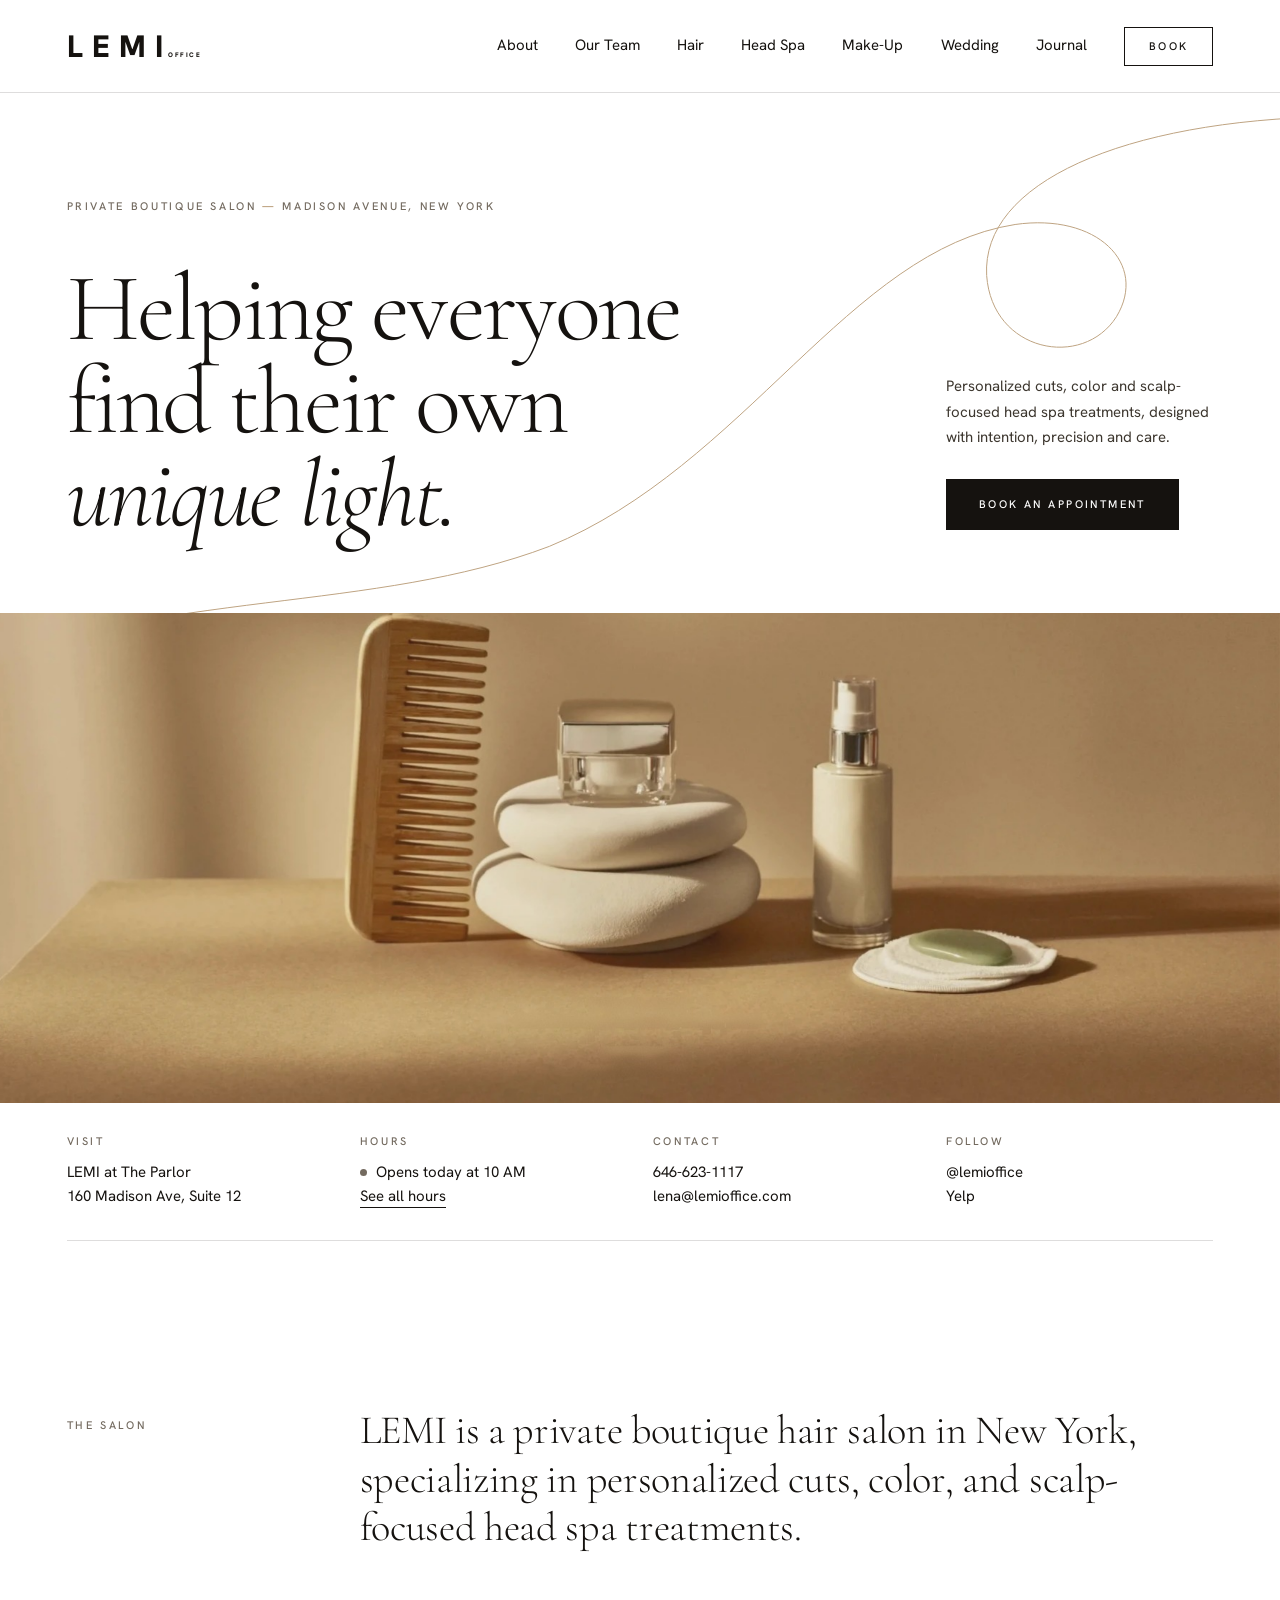
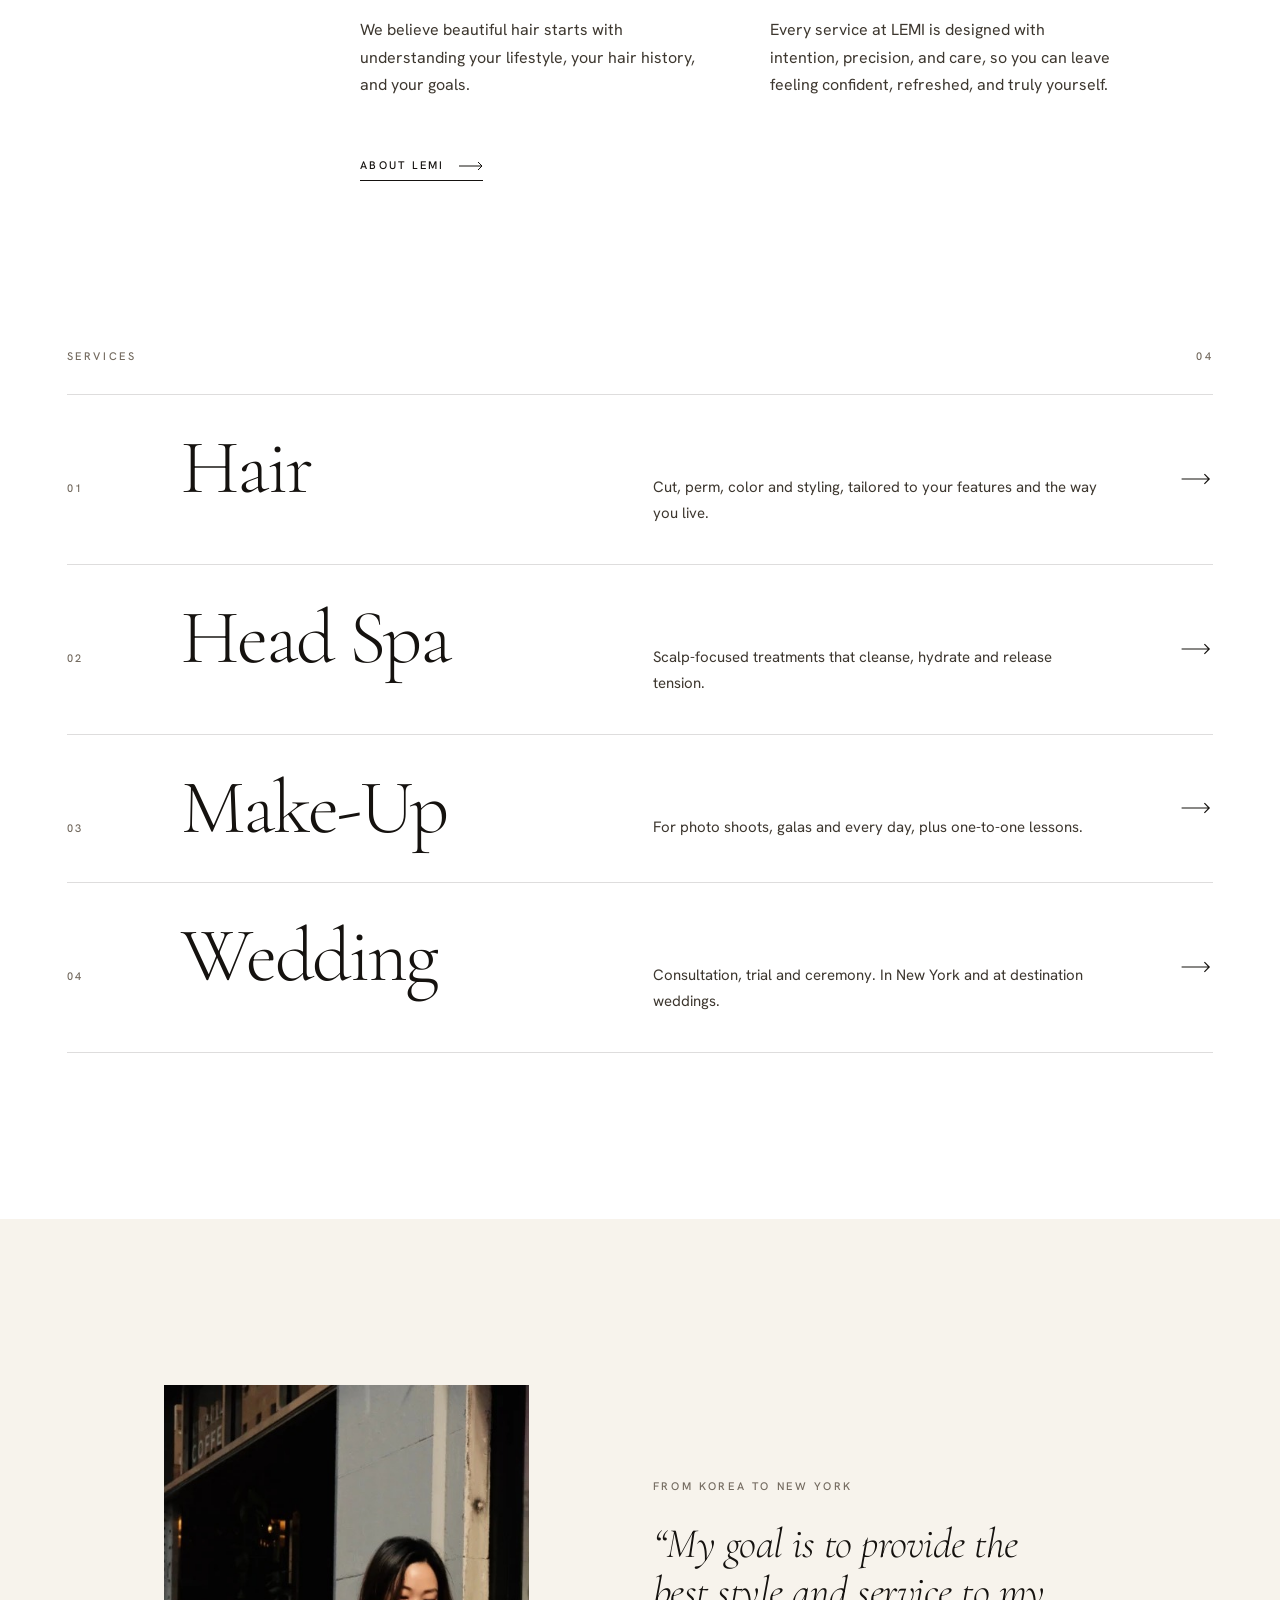
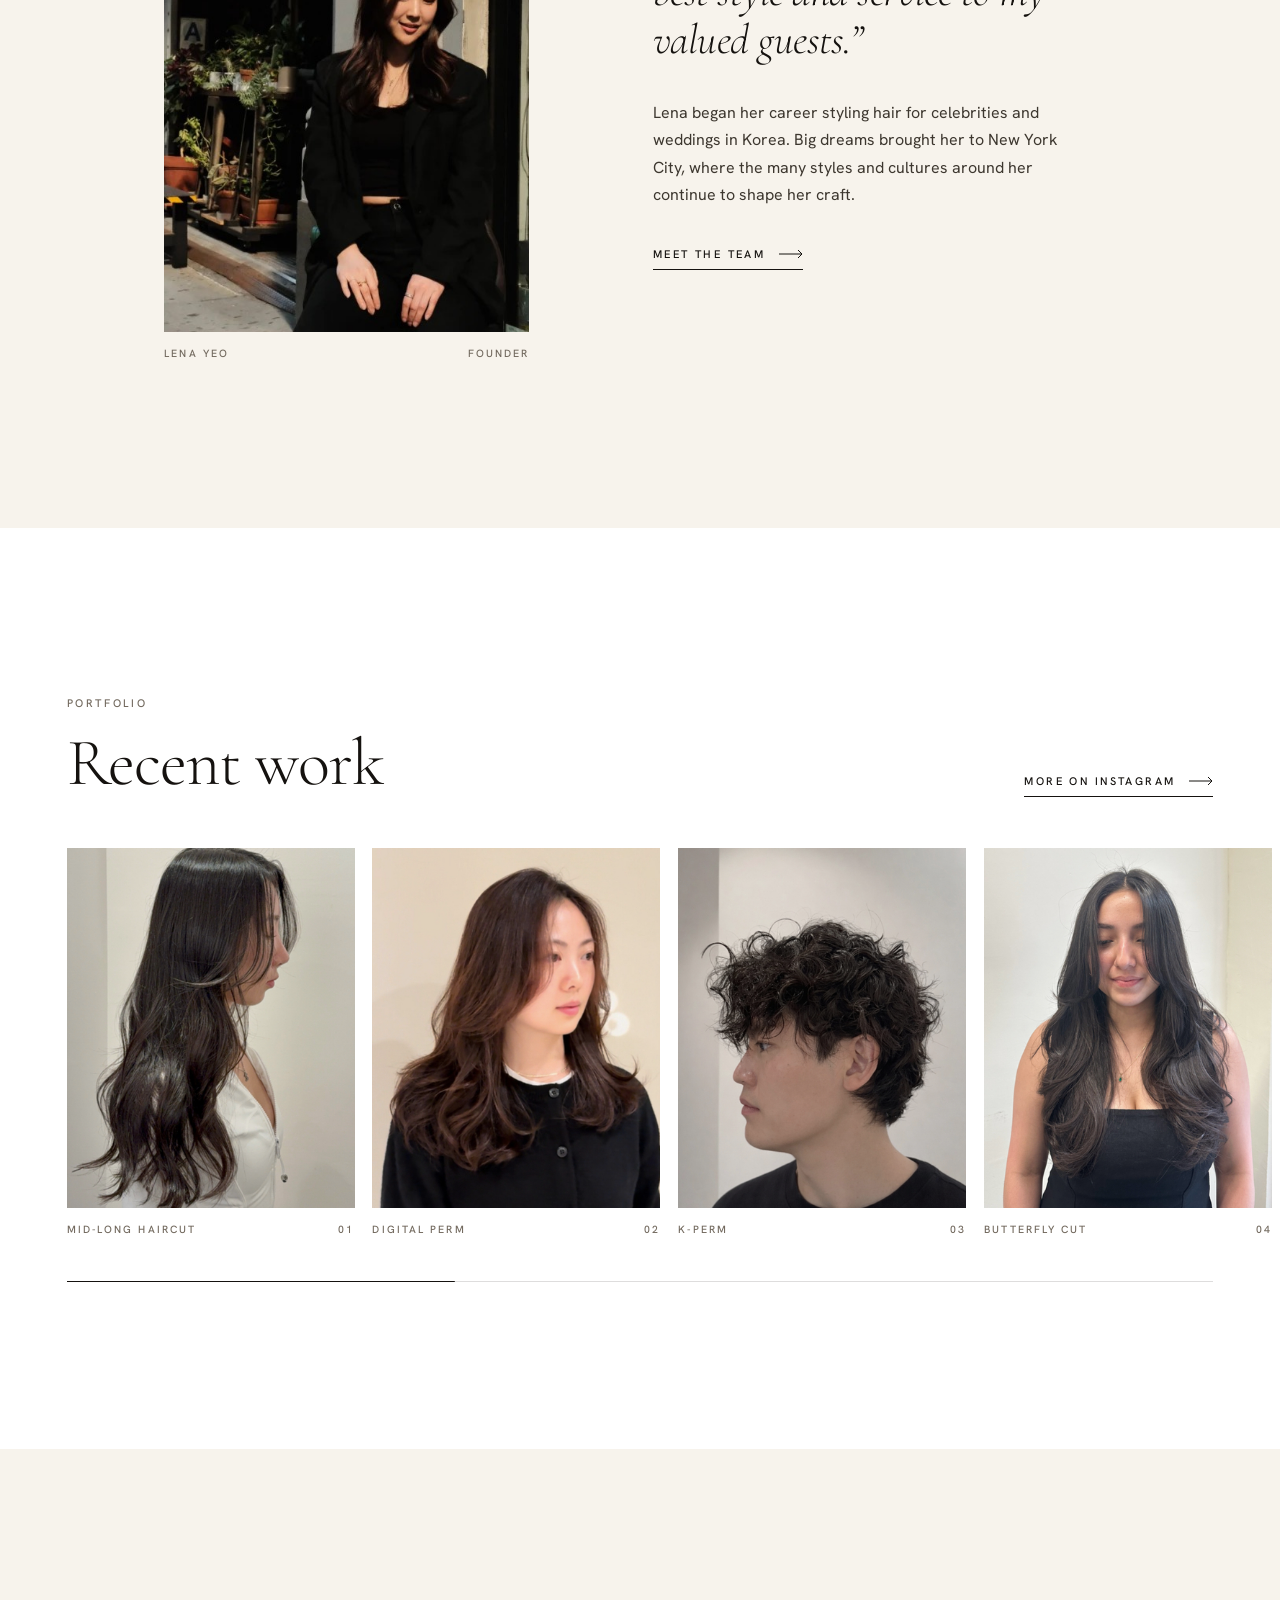
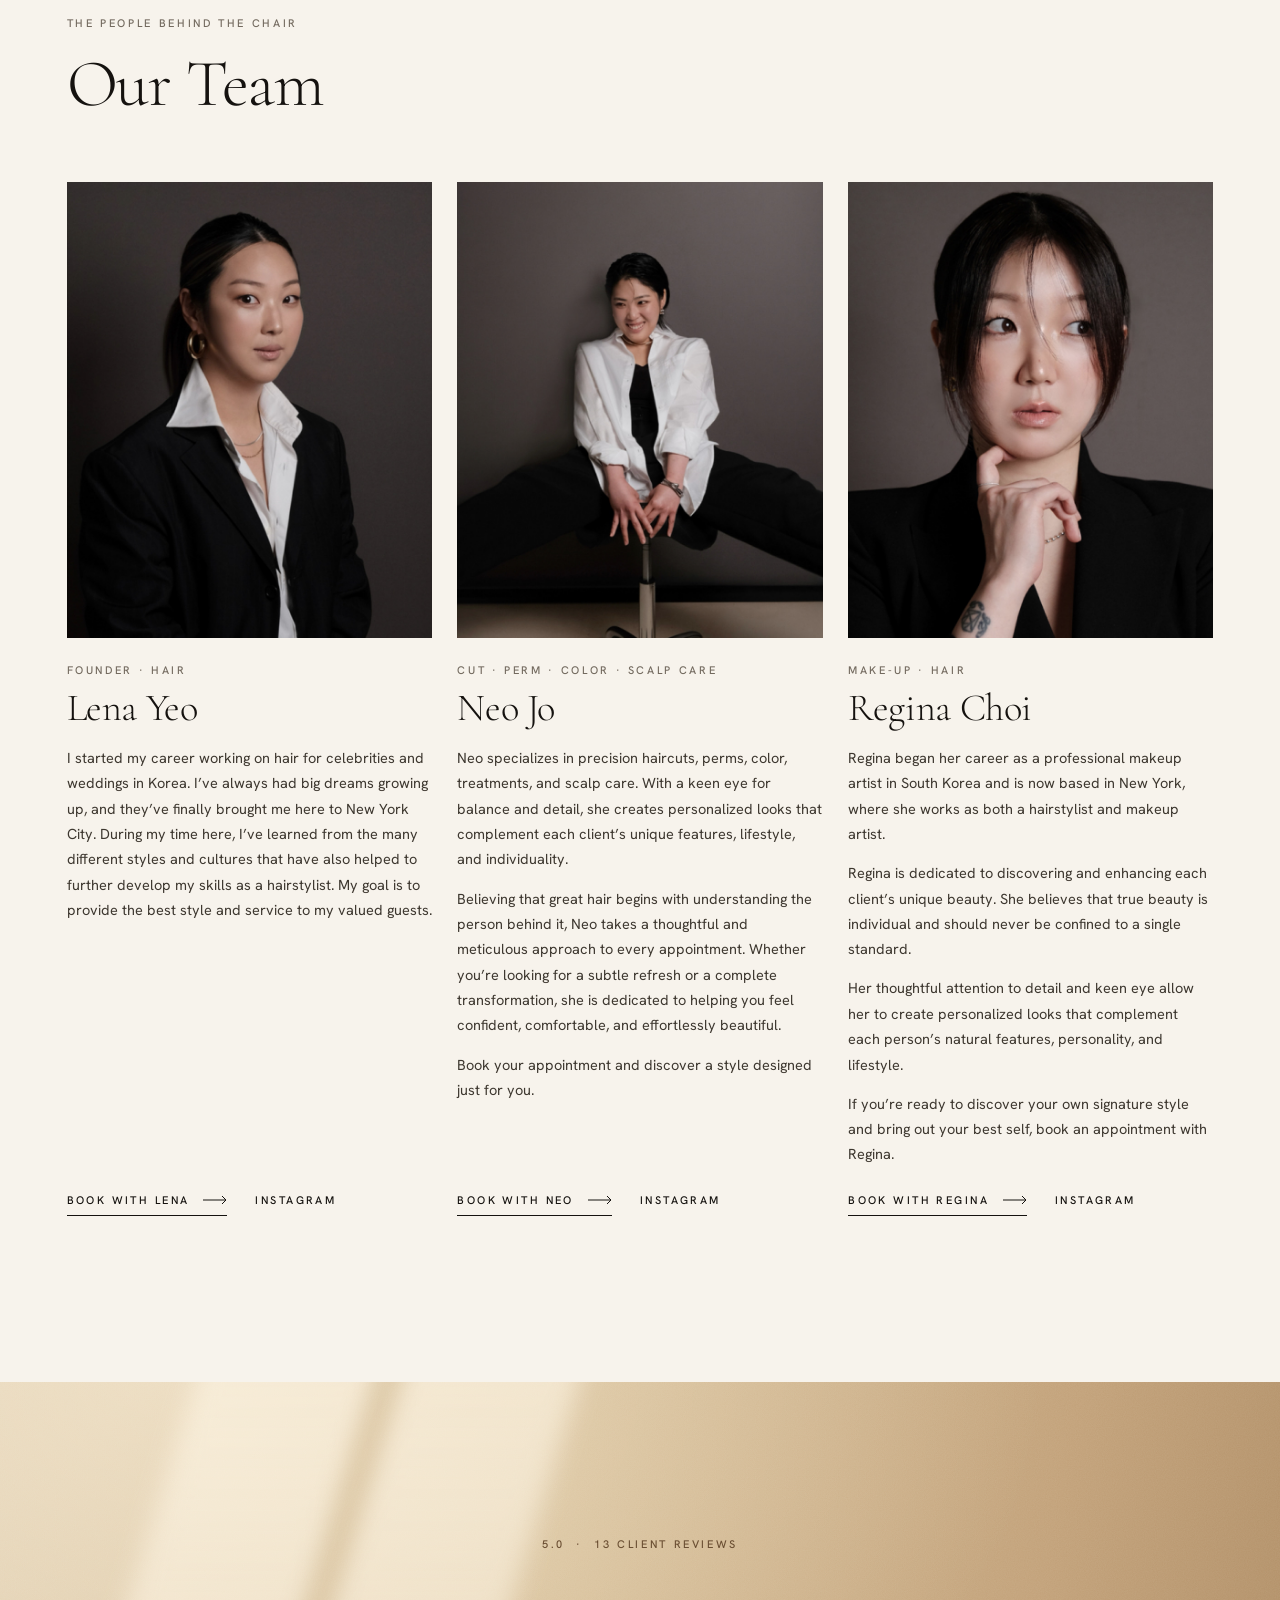
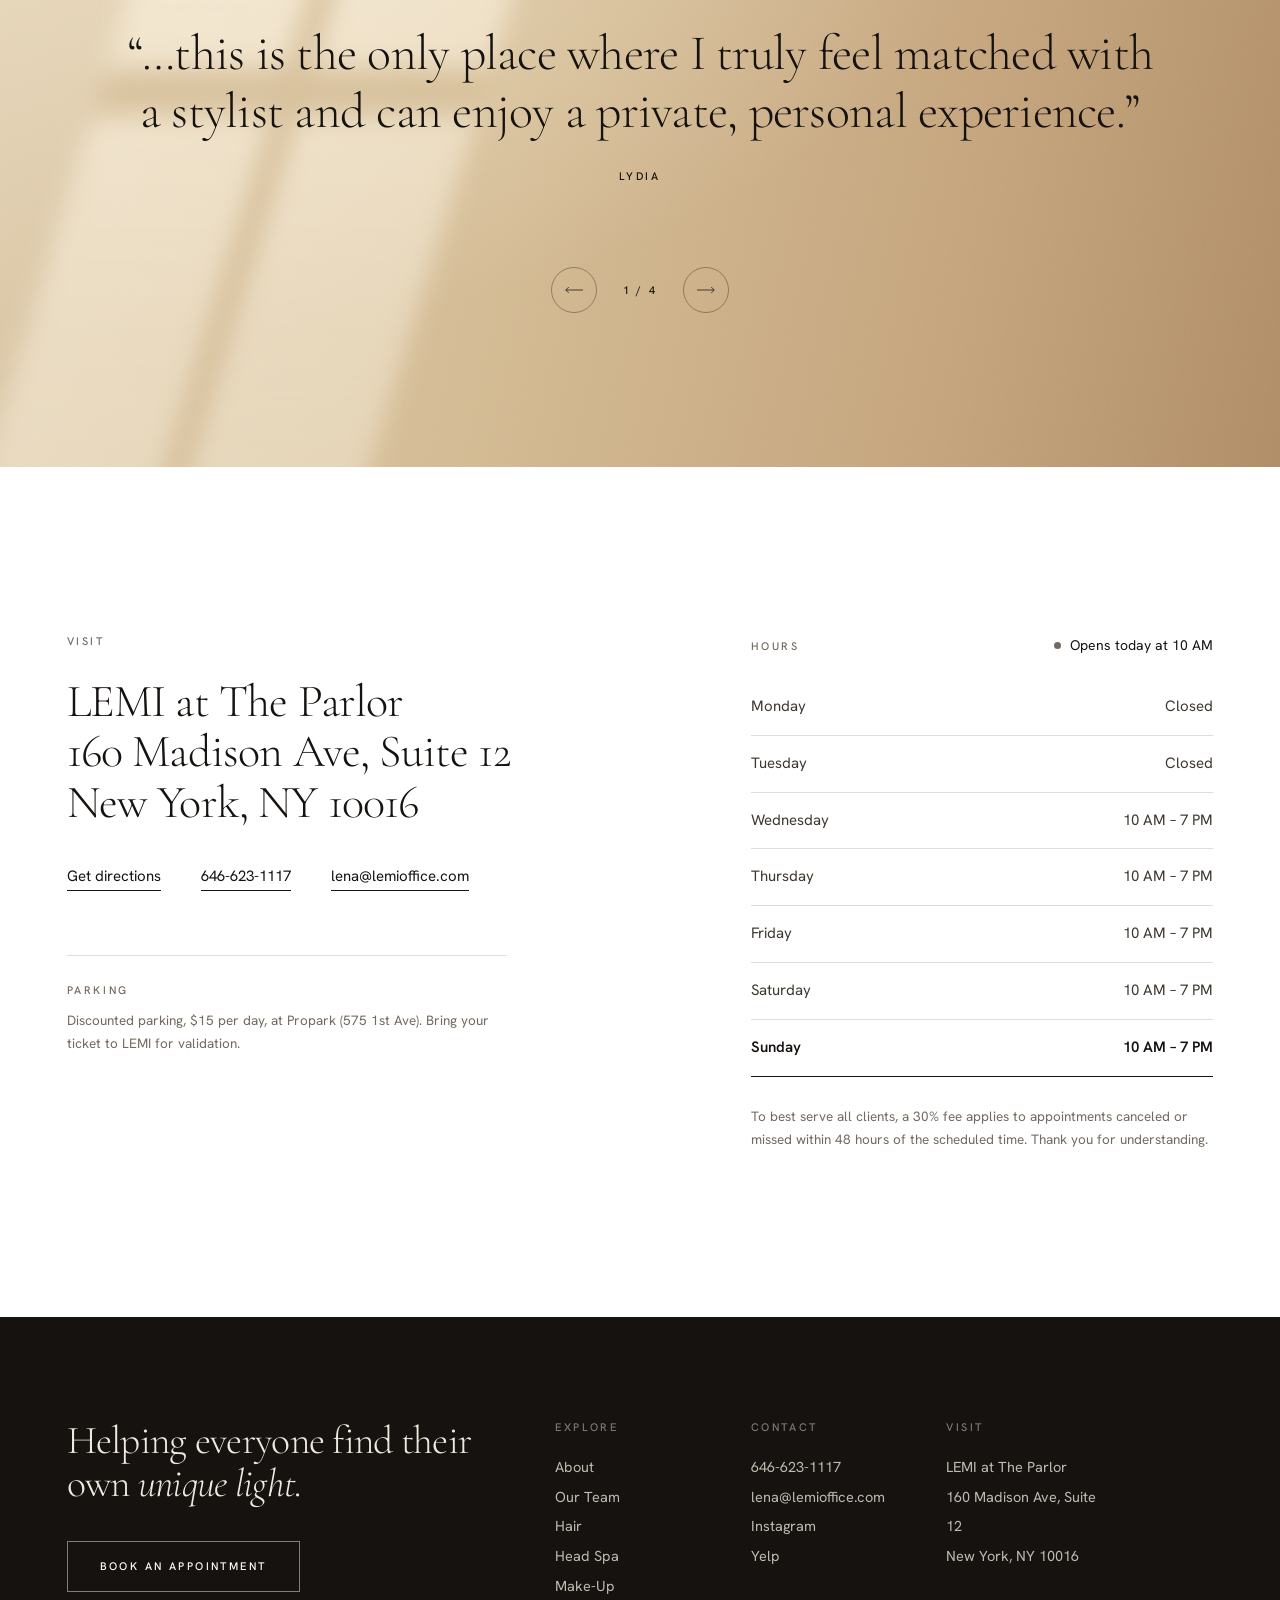
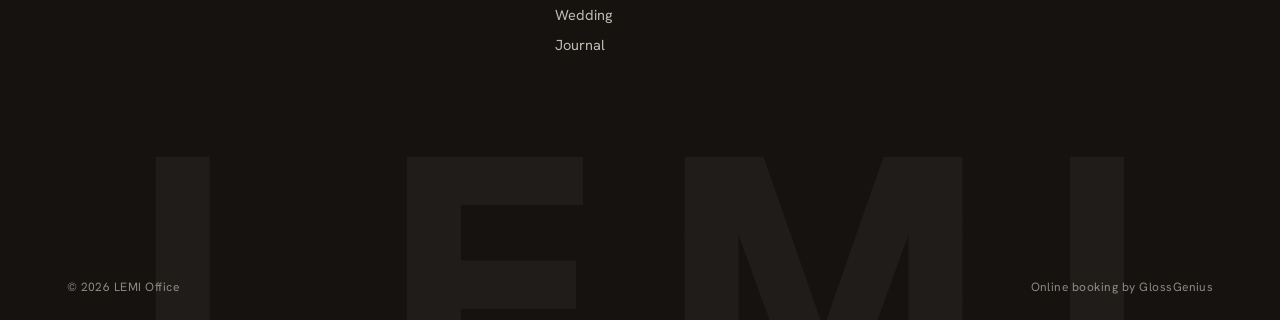
==== commit fa3de5e9: "Add Regina's Instagram (@reginaxny) to her team cards Co-Authored-By: Claude Opus 5.5 <noreply@anthr" ====
--- a/index.html
+++ b/index.html
@@ -16,7 +16,7 @@
 <link rel="preconnect" href="https://fonts.googleapis.com">
 <link rel="preconnect" href="https://fonts.gstatic.com" crossorigin>
 <link rel="stylesheet" href="https://fonts.googleapis.com/css2?family=Cormorant+Garamond:ital,wght@0,300;0,400;0,500;1,300;1,400&family=Hanken+Grotesk:wght@400;500;600;800&display=swap">
-<link rel="stylesheet" href="assets/css/style.css?v=1791842527">
+<link rel="stylesheet" href="assets/css/style.css?v=1791844080">
 <script>document.documentElement.classList.add("js")</script>
 <script type="application/ld+json">{"@context": "https://schema.org", "@type": "HairSalon", "name": "LEMI Office", "description": "A private boutique hair salon in New York, specializing in personalized cuts, color, and scalp-focused head spa treatments.", "url": "https://www.lemioffice.com", "telephone": "+16466231117", "email": "lena@lemioffice.com", "priceRange": "$$$", "image": "https://www.lemioffice.com/assets/img/still-life.jpg", "address": {"@type": "PostalAddress", "streetAddress": "The Parlor, 160 Madison Ave, Suite 12", "addressLocality": "New York", "addressRegion": "NY", "postalCode": "10016", "addressCountry": "US"}, "geo": {"@type": "GeoCoordinates", "latitude": 40.7471706, "longitude": -73.9838333}, "openingHoursSpecification": [{"@type": "OpeningHoursSpecification", "dayOfWeek": ["Wednesday", "Thursday", "Friday", "Saturday", "Sunday"], "opens": "10:00", "closes": "19:00"}], "sameAs": ["https://www.instagram.com/lemioffice", "https://yelp.to/-rt6zLqIka"], "potentialAction": {"@type": "ReserveAction", "target": "https://lemioffice.glossgenius.com/book"}}</script>
 </head>
@@ -143,7 +143,7 @@
   <p class="eyebrow">Make-Up · Hair</p>
   <h3 class="h3">Regina Choi</h3>
   <div class="team__bio"><p>Regina began her career as a professional makeup artist in South Korea and is now based in New York, where she works as both a hairstylist and makeup artist.</p><p>Regina is dedicated to discovering and enhancing each client’s unique beauty. She believes that true beauty is individual and should never be confined to a single standard.</p><p>Her thoughtful attention to detail and keen eye allow her to create personalized looks that complement each person’s natural features, personality, and lifestyle.</p><p>If you’re ready to discover your own signature style and bring out your best self, book an appointment with Regina.</p></div>
-  <div class="team__links"><a class="more" href="https://lemioffice.glossgenius.com/services?team_member_token=10017-25677bd3-123b-408d-a93d-d24d98822b51" target="_blank" rel="noopener">Book with Regina<svg viewBox="0 0 24 10" aria-hidden="true"><path d="M0 5h23M19 1l4 4-4 4" fill="none" stroke="currentColor"></path></svg></a></div>
+  <div class="team__links"><a class="more" href="https://lemioffice.glossgenius.com/services?team_member_token=10017-25677bd3-123b-408d-a93d-d24d98822b51" target="_blank" rel="noopener">Book with Regina<svg viewBox="0 0 24 10" aria-hidden="true"><path d="M0 5h23M19 1l4 4-4 4" fill="none" stroke="currentColor"></path></svg></a><a class="more" href="https://www.instagram.com/reginaxny" target="_blank" rel="noopener" style="border-color:transparent">Instagram</a></div>
 </article></div>
   </div>
 </section>
@@ -213,6 +213,6 @@
 </footer>
 
 <a class="fab" data-fab href="https://lemioffice.glossgenius.com/book" target="_blank" rel="noopener">Book an appointment<svg viewBox="0 0 24 10" aria-hidden="true"><path d="M0 5h23M19 1l4 4-4 4" fill="none" stroke="currentColor"></path></svg></a>
-<script src="assets/js/main.js?v=1791842527" defer></script>
+<script src="assets/js/main.js?v=1791844080" defer></script>
 </body>
 </html>
--- a/assets/css/style.css
+++ b/assets/css/style.css
@@ -368,6 +368,7 @@
 .plist td sup { position: absolute; margin: -0.1em 0 0 2px; font-size: 0.72em; color: var(--camel); line-height: inherit; }
 .plist td.na { color: rgba(21, 18, 15, 0.3); }
 .legend { margin-top: 22px; }
+.menu__copy { margin-top: 32px; }
 .legend b { font-weight: 500; color: var(--camel); }
 
 /* How to book */
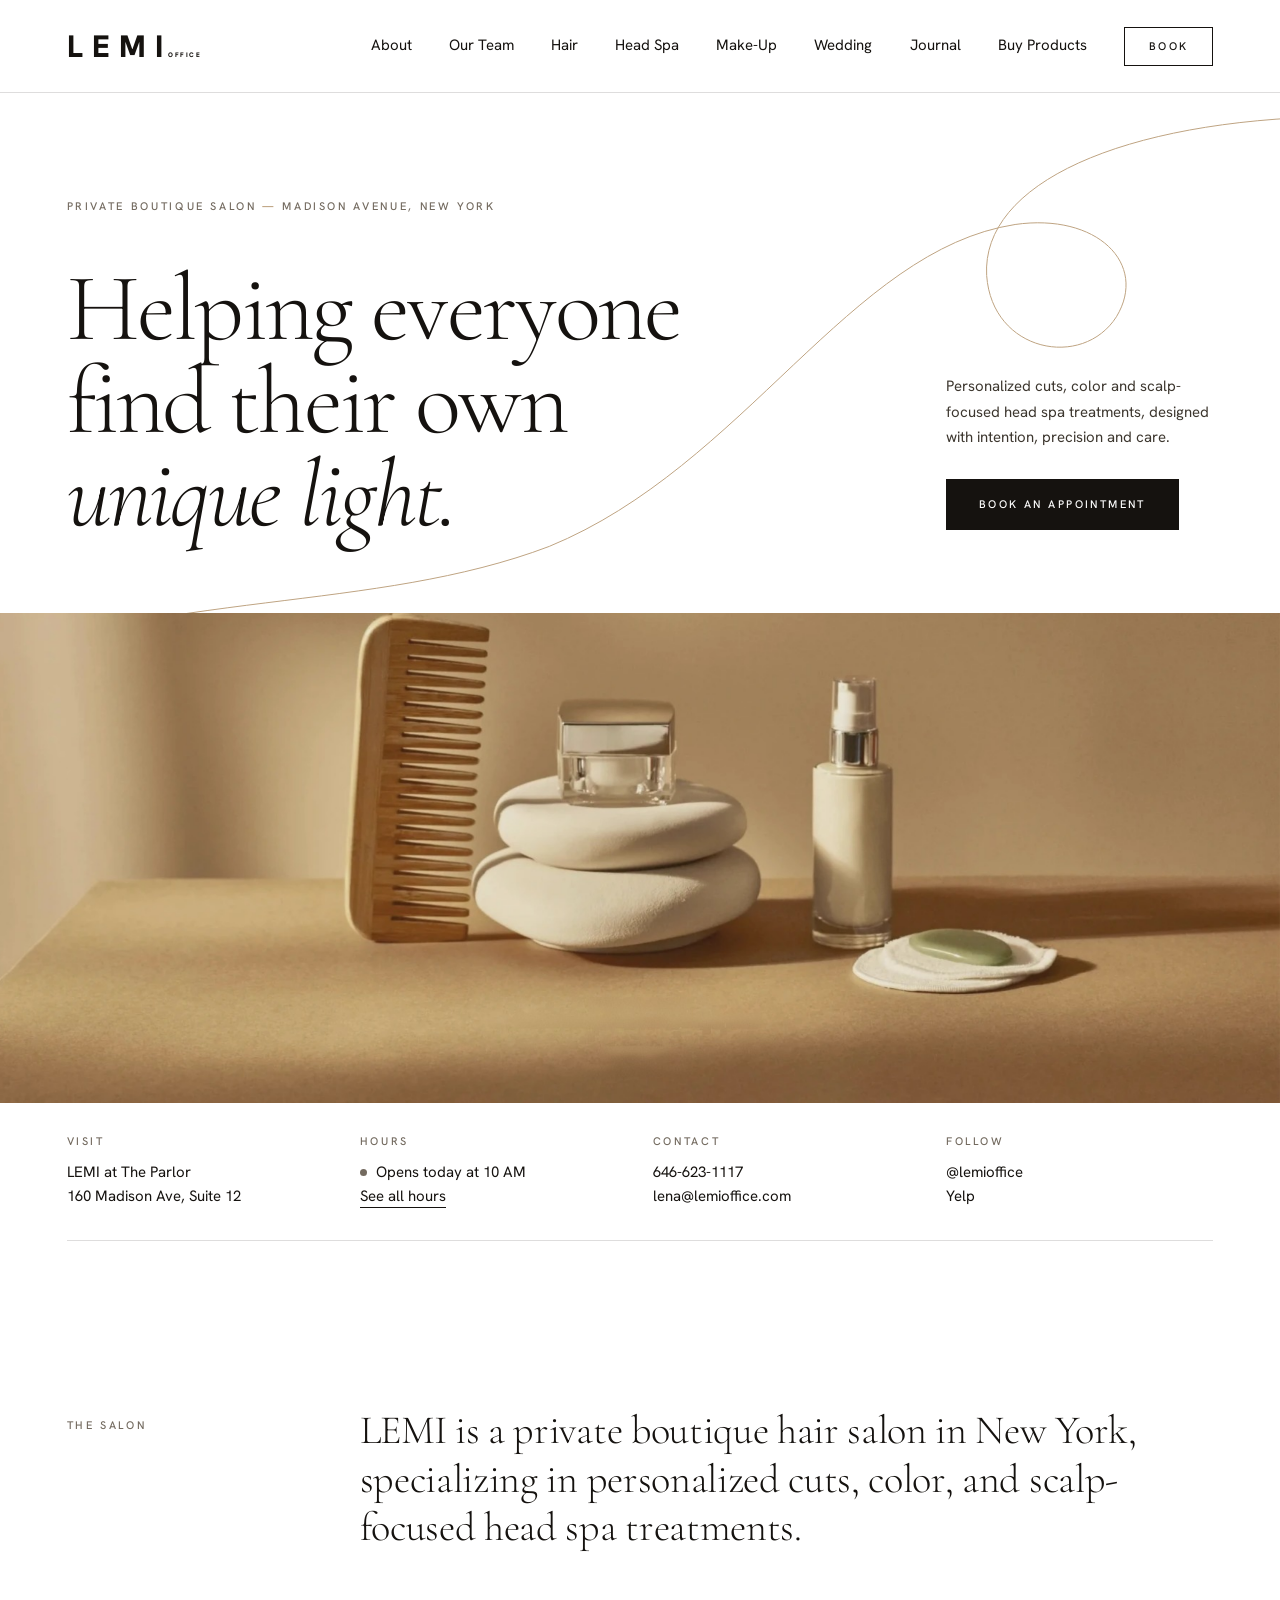
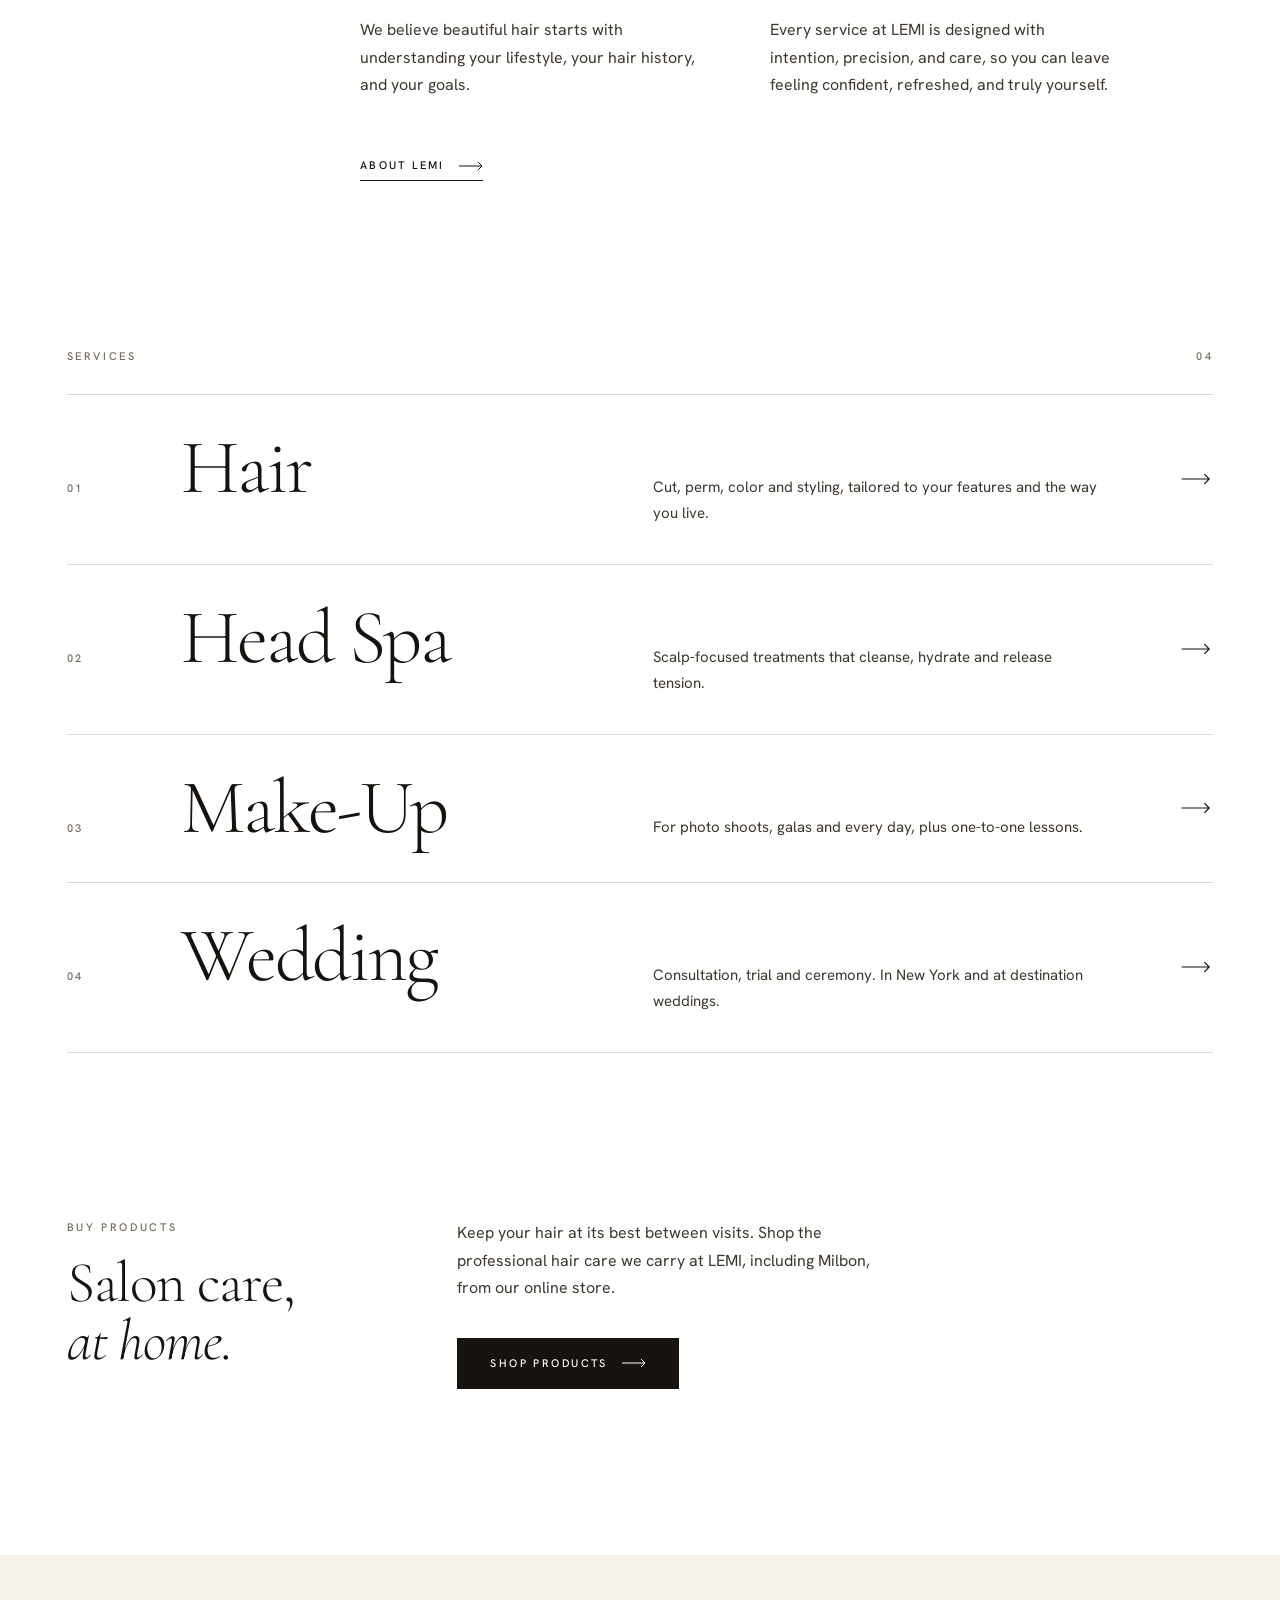
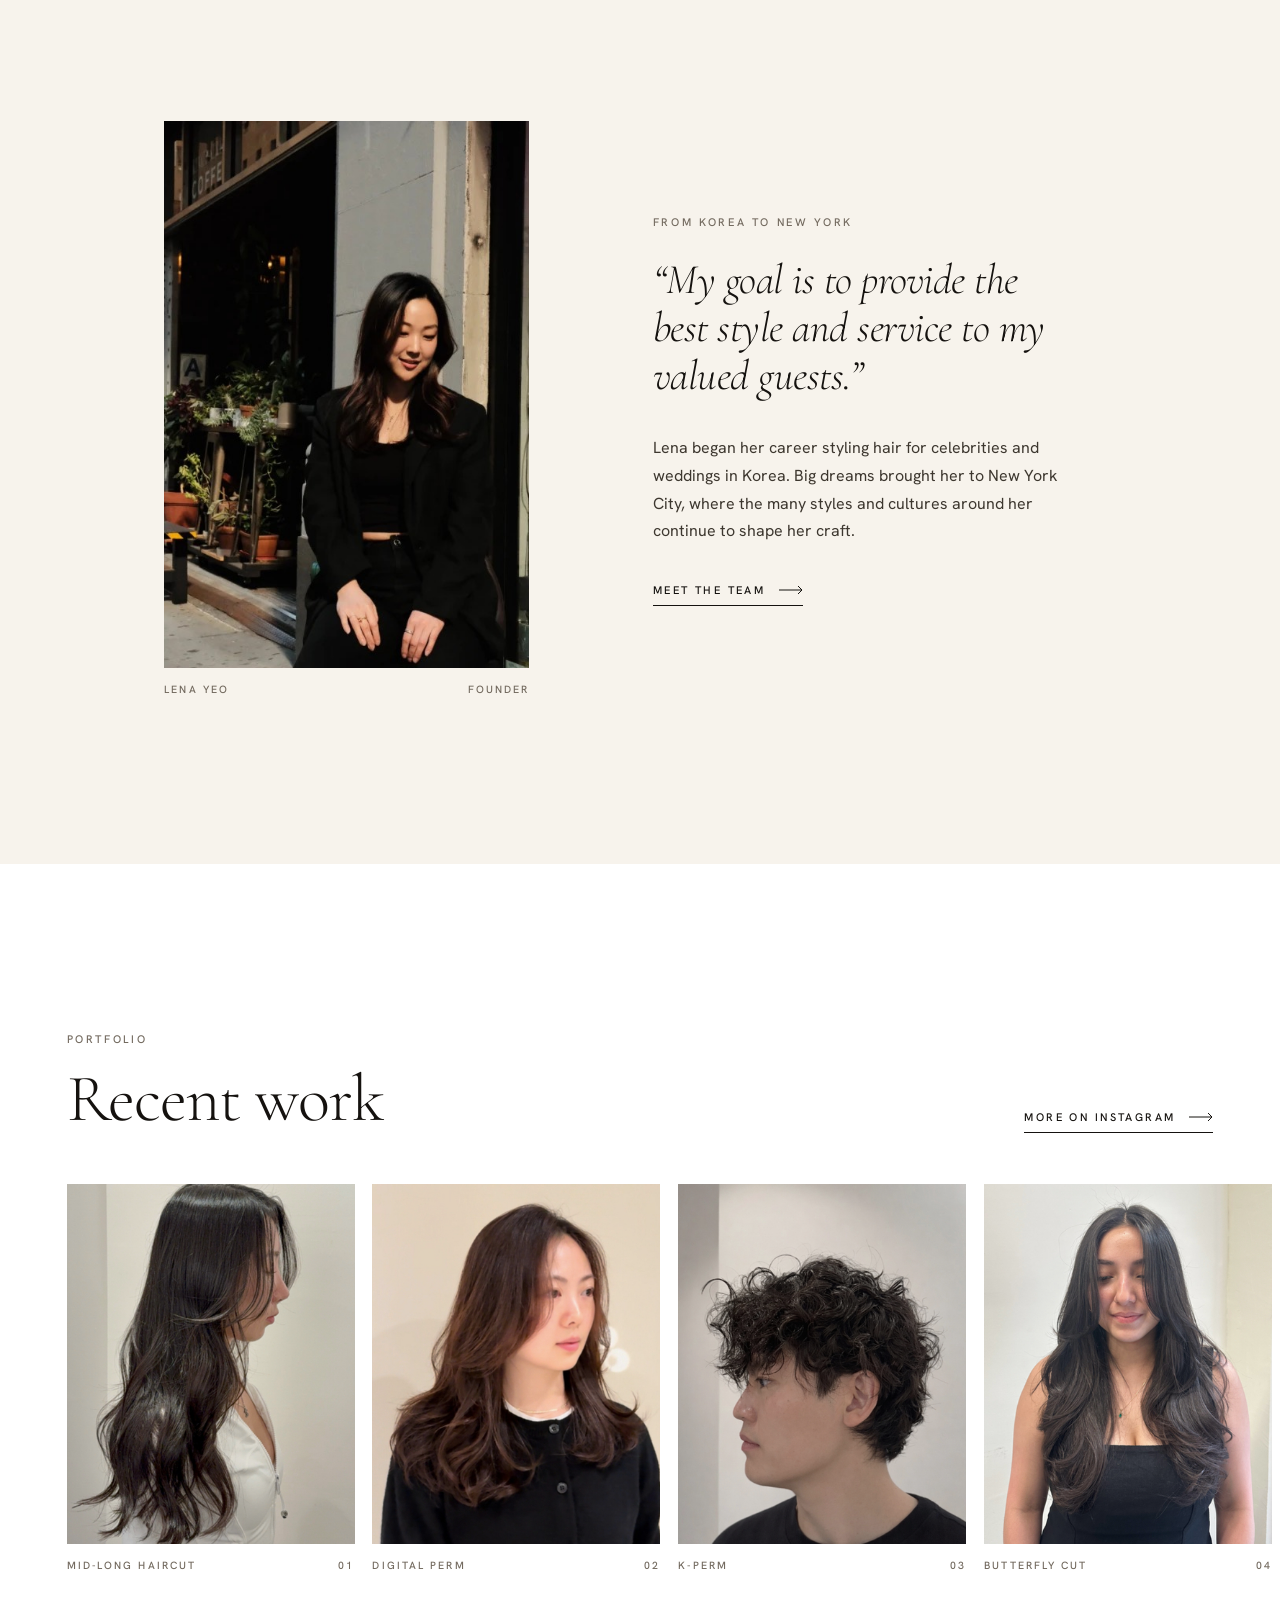
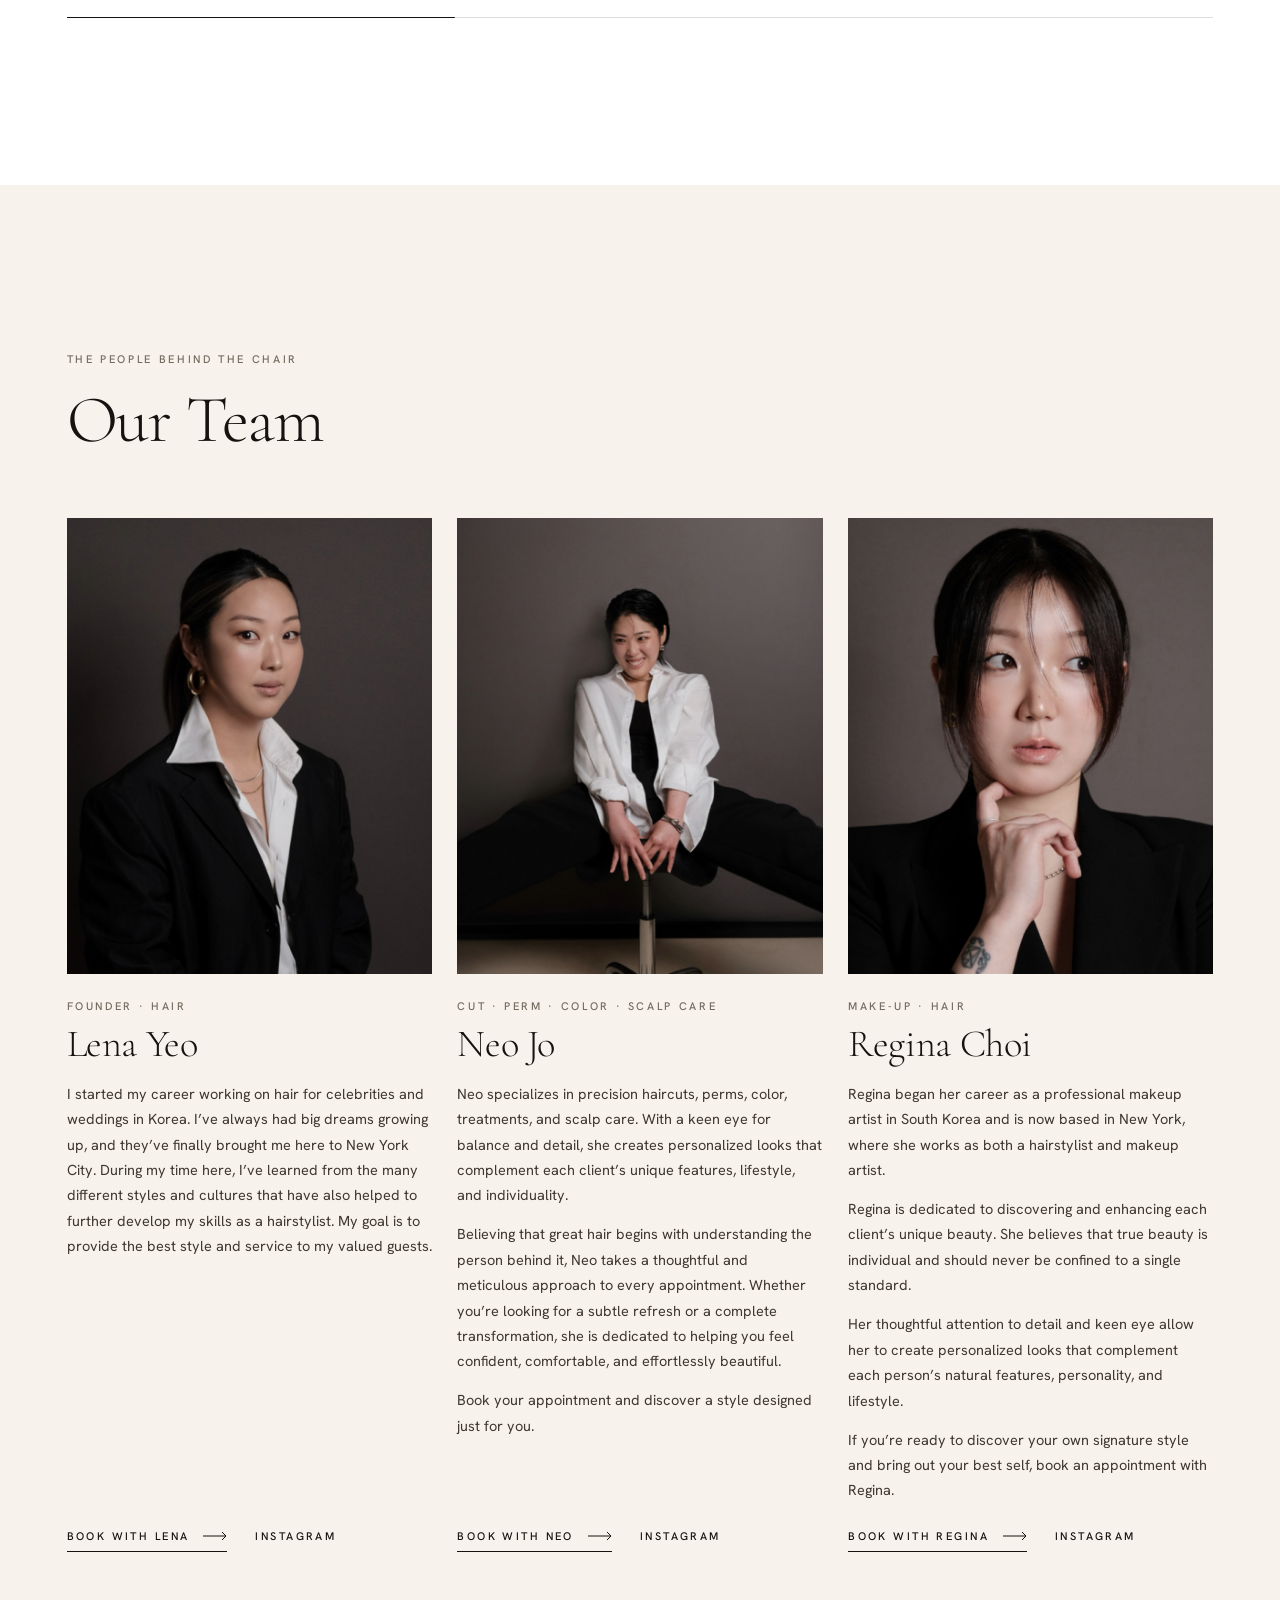
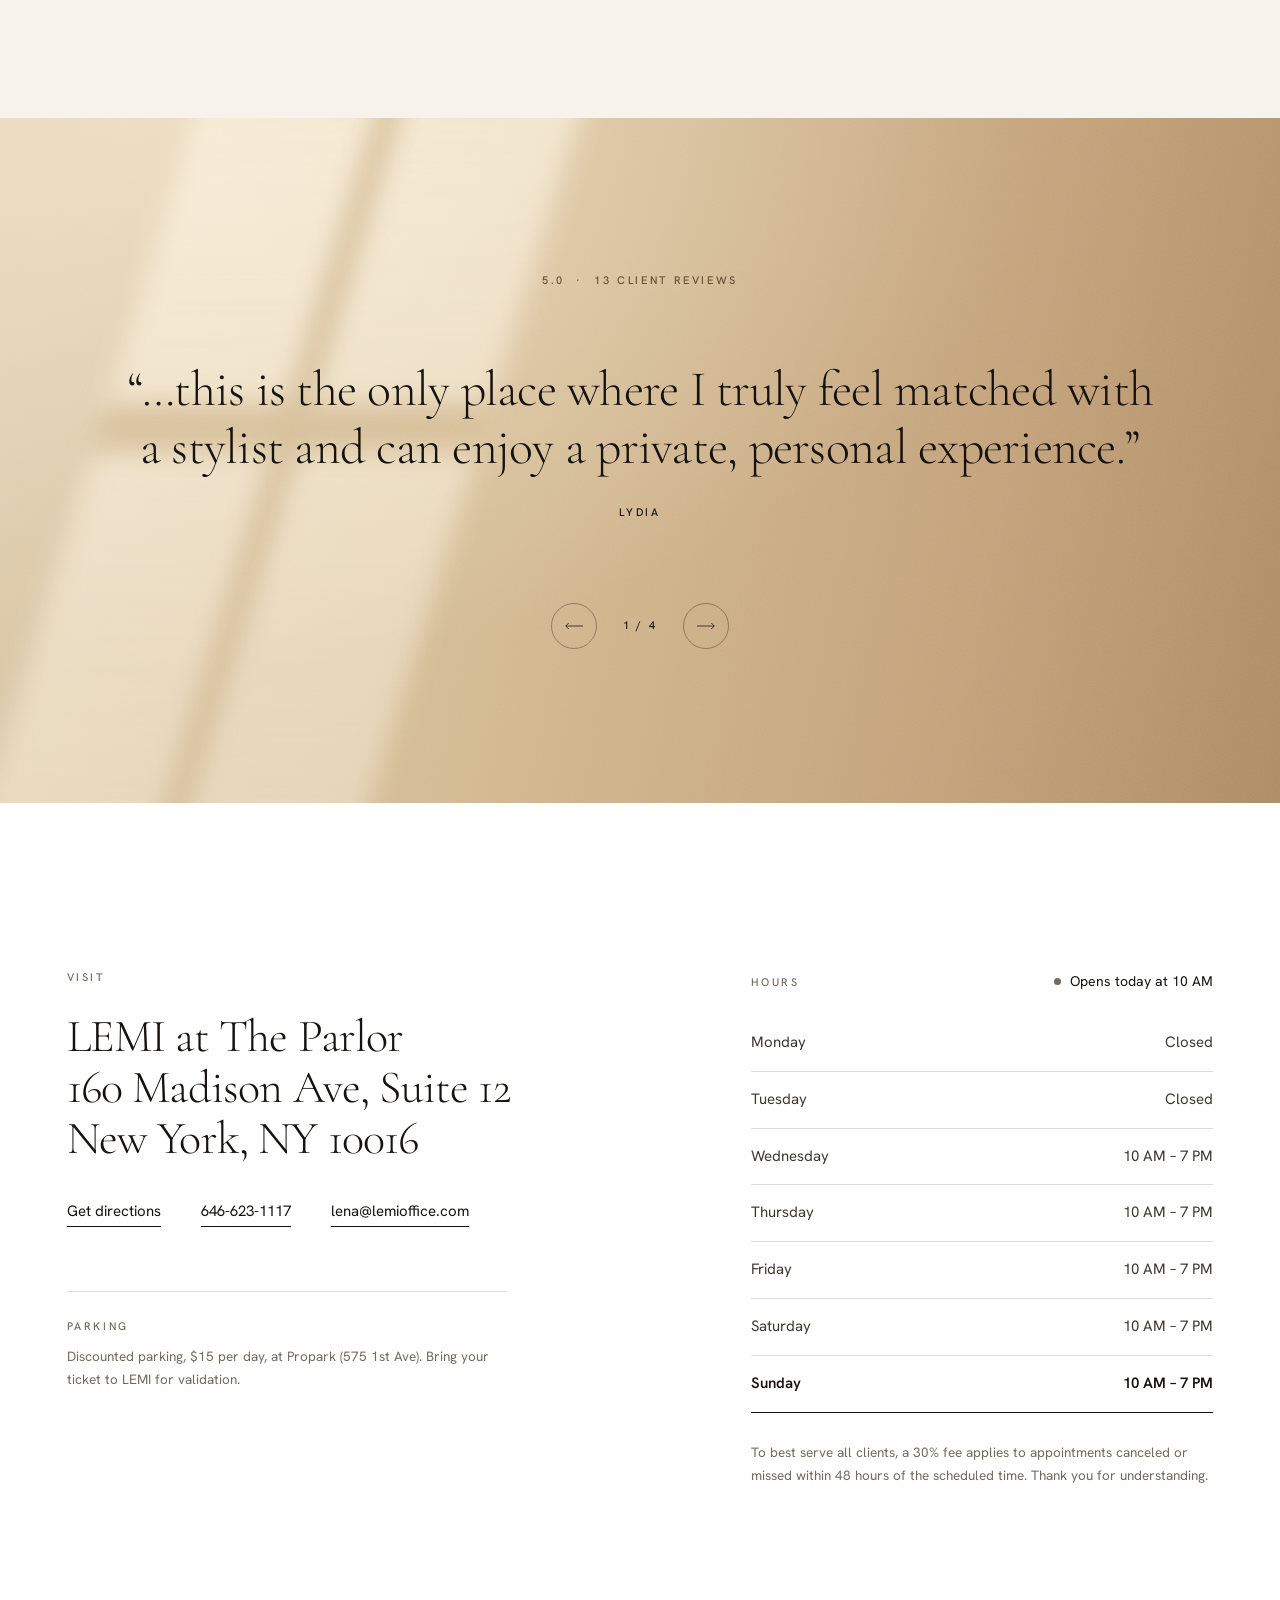
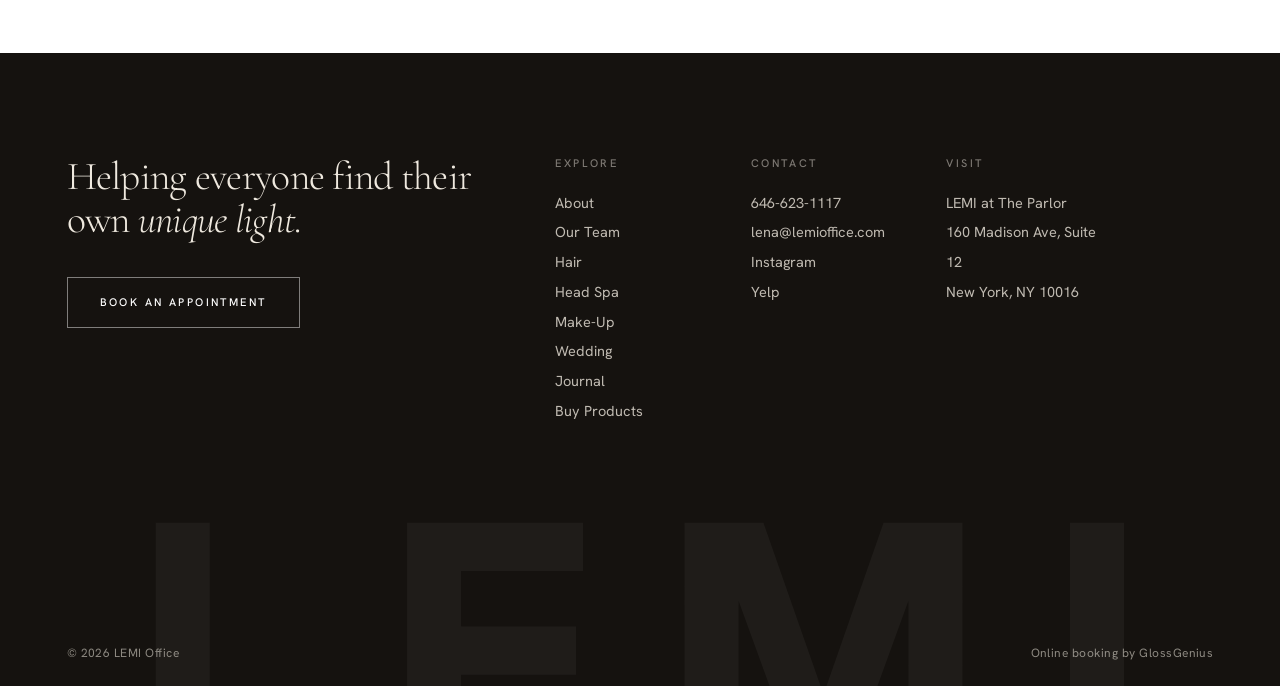
==== commit 164b3ec1: "Add Buy Products: homepage section and menu links to the online store Co-Authored-By: Claude Opus 5." ====
--- a/index.html
+++ b/index.html
@@ -16,7 +16,7 @@
 <link rel="preconnect" href="https://fonts.googleapis.com">
 <link rel="preconnect" href="https://fonts.gstatic.com" crossorigin>
 <link rel="stylesheet" href="https://fonts.googleapis.com/css2?family=Cormorant+Garamond:ital,wght@0,300;0,400;0,500;1,300;1,400&family=Hanken+Grotesk:wght@400;500;600;800&display=swap">
-<link rel="stylesheet" href="assets/css/style.css?v=1791844080">
+<link rel="stylesheet" href="assets/css/style.css?v=1791845005">
 <script>document.documentElement.classList.add("js")</script>
 <script type="application/ld+json">{"@context": "https://schema.org", "@type": "HairSalon", "name": "LEMI Office", "description": "A private boutique hair salon in New York, specializing in personalized cuts, color, and scalp-focused head spa treatments.", "url": "https://www.lemioffice.com", "telephone": "+16466231117", "email": "lena@lemioffice.com", "priceRange": "$$$", "image": "https://www.lemioffice.com/assets/img/still-life.jpg", "address": {"@type": "PostalAddress", "streetAddress": "The Parlor, 160 Madison Ave, Suite 12", "addressLocality": "New York", "addressRegion": "NY", "postalCode": "10016", "addressCountry": "US"}, "geo": {"@type": "GeoCoordinates", "latitude": 40.7471706, "longitude": -73.9838333}, "openingHoursSpecification": [{"@type": "OpeningHoursSpecification", "dayOfWeek": ["Wednesday", "Thursday", "Friday", "Saturday", "Sunday"], "opens": "10:00", "closes": "19:00"}], "sameAs": ["https://www.instagram.com/lemioffice", "https://yelp.to/-rt6zLqIka"], "potentialAction": {"@type": "ReserveAction", "target": "https://lemioffice.glossgenius.com/book"}}</script>
 </head>
@@ -27,7 +27,7 @@
   <div class="wrap hdr__in">
     <a class="logo" href="index.html" aria-label="LEMI Office, home"><span class="logo__l">LEMI</span><span class="logo__o">OFFICE</span></a>
     <nav class="nav" aria-label="Primary">
-      <a href="about.html">About</a><a href="team.html">Our Team</a><a href="hair.html">Hair</a><a href="head-spa.html">Head Spa</a><a href="make-up.html">Make-Up</a><a href="wedding.html">Wedding</a><a href="journal.html">Journal</a>
+      <a href="about.html">About</a><a href="team.html">Our Team</a><a href="hair.html">Hair</a><a href="head-spa.html">Head Spa</a><a href="make-up.html">Make-Up</a><a href="wedding.html">Wedding</a><a href="journal.html">Journal</a><a href="https://shop.saloninteractive.com/store/Lemioffice/product_categories" target="_blank" rel="noopener">Buy Products</a>
       <a class="btn nav__book" href="https://lemioffice.glossgenius.com/book" target="_blank" rel="noopener">Book</a>
     </nav>
     <button class="burger" type="button" data-burger aria-label="Open menu" aria-expanded="false" aria-controls="mnav"><i></i><i></i></button>
@@ -35,7 +35,7 @@
 </header>
 
 <div class="mnav" id="mnav">
-  <nav class="mnav__links" aria-label="Mobile"><a href="about.html" style="--i:0">About</a><a href="team.html" style="--i:1">Our Team</a><a href="hair.html" style="--i:2">Hair</a><a href="head-spa.html" style="--i:3">Head Spa</a><a href="make-up.html" style="--i:4">Make-Up</a><a href="wedding.html" style="--i:5">Wedding</a><a href="journal.html" style="--i:6">Journal</a></nav>
+  <nav class="mnav__links" aria-label="Mobile"><a href="about.html" style="--i:0">About</a><a href="team.html" style="--i:1">Our Team</a><a href="hair.html" style="--i:2">Hair</a><a href="head-spa.html" style="--i:3">Head Spa</a><a href="make-up.html" style="--i:4">Make-Up</a><a href="wedding.html" style="--i:5">Wedding</a><a href="journal.html" style="--i:6">Journal</a><a href="https://shop.saloninteractive.com/store/Lemioffice/product_categories" target="_blank" rel="noopener" style="--i:7">Buy Products</a></nav>
   <div class="mnav__foot">
     <p class="small">160 Madison Ave, Suite 12, New York<br><a href="tel:+16466231117">646-623-1117</a> &nbsp;·&nbsp; <a href="https://www.instagram.com/lemioffice" target="_blank" rel="noopener">@lemioffice</a></p>
     <a class="btn btn--solid" href="https://lemioffice.glossgenius.com/book" target="_blank" rel="noopener">Book an appointment</a>
@@ -90,6 +90,16 @@
   <div class="wrap">
     <div class="idx-head" data-r><p class="eyebrow">Services</p><p class="eyebrow">04</p></div>
     <div class="idx"><a class="idx__row" href="hair.html" data-r><span class="idx__n">01</span><span class="idx__t">Hair</span><span class="idx__d">Cut, perm, color and styling, tailored to your features and the way you live.</span><span class="idx__a"><svg viewBox="0 0 24 10" aria-hidden="true"><path d="M0 5h23M19 1l4 4-4 4" fill="none" stroke="currentColor"></path></svg></span><span class="idx__pic"><img src="assets/img/gg/medium-0f18395b7913d6eb57517c712848dc59.jpeg" alt="" width="500" height="500" loading=lazy decoding="async"></span></a><a class="idx__row" href="head-spa.html" data-r><span class="idx__n">02</span><span class="idx__t">Head Spa</span><span class="idx__d">Scalp-focused treatments that cleanse, hydrate and release tension.</span><span class="idx__a"><svg viewBox="0 0 24 10" aria-hidden="true"><path d="M0 5h23M19 1l4 4-4 4" fill="none" stroke="currentColor"></path></svg></span><span class="idx__pic"><img src="assets/img/still-life.jpg" alt="" width="2000" height="766" loading=lazy decoding="async"></span></a><a class="idx__row" href="make-up.html" data-r><span class="idx__n">03</span><span class="idx__t">Make-Up</span><span class="idx__d">For photo shoots, galas and every day, plus one-to-one lessons.</span><span class="idx__a"><svg viewBox="0 0 24 10" aria-hidden="true"><path d="M0 5h23M19 1l4 4-4 4" fill="none" stroke="currentColor"></path></svg></span><span class="idx__pic"><img src="assets/img/gg/medium-b36788acc9e6ccb9057bed853c8f6ae9.jpeg" alt="" width="500" height="500" loading=lazy decoding="async"></span></a><a class="idx__row" href="wedding.html" data-r><span class="idx__n">04</span><span class="idx__t">Wedding</span><span class="idx__d">Consultation, trial and ceremony. In New York and at destination weddings.</span><span class="idx__a"><svg viewBox="0 0 24 10" aria-hidden="true"><path d="M0 5h23M19 1l4 4-4 4" fill="none" stroke="currentColor"></path></svg></span><span class="idx__pic light"></span></a></div>
+  </div>
+</section>
+
+<section class="sec" id="products" style="padding-top:0">
+  <div class="wrap grid">
+    <div class="split__l" data-r><p class="eyebrow">Buy Products</p><h2 class="h2">Salon care, <em>at home.</em></h2></div>
+    <div class="split__r" data-r style="--d:1">
+      <p class="copy">Keep your hair at its best between visits. Shop the professional hair care we carry at LEMI, including Milbon, from our online store.</p>
+      <div class="ask__cta"><a class="btn btn--solid" href="https://shop.saloninteractive.com/store/Lemioffice/product_categories" target="_blank" rel="noopener">Shop products<svg viewBox="0 0 24 10" aria-hidden="true"><path d="M0 5h23M19 1l4 4-4 4" fill="none" stroke="currentColor"></path></svg></a></div>
+    </div>
   </div>
 </section>
 
@@ -194,7 +204,7 @@
     </div>
     <div class="ftr__col">
       <p class="eyebrow">Explore</p>
-      <a href="about.html">About</a><br><a href="team.html">Our Team</a><br><a href="hair.html">Hair</a><br><a href="head-spa.html">Head Spa</a><br><a href="make-up.html">Make-Up</a><br><a href="wedding.html">Wedding</a><br><a href="journal.html">Journal</a><br>
+      <a href="about.html">About</a><br><a href="team.html">Our Team</a><br><a href="hair.html">Hair</a><br><a href="head-spa.html">Head Spa</a><br><a href="make-up.html">Make-Up</a><br><a href="wedding.html">Wedding</a><br><a href="journal.html">Journal</a><br><a href="https://shop.saloninteractive.com/store/Lemioffice/product_categories" target="_blank" rel="noopener">Buy Products</a><br>
     </div>
     <div class="ftr__col">
       <p class="eyebrow">Contact</p>
@@ -213,6 +223,6 @@
 </footer>
 
 <a class="fab" data-fab href="https://lemioffice.glossgenius.com/book" target="_blank" rel="noopener">Book an appointment<svg viewBox="0 0 24 10" aria-hidden="true"><path d="M0 5h23M19 1l4 4-4 4" fill="none" stroke="currentColor"></path></svg></a>
-<script src="assets/js/main.js?v=1791844080" defer></script>
+<script src="assets/js/main.js?v=1791845005" defer></script>
 </body>
 </html>
--- a/assets/css/style.css
+++ b/assets/css/style.css
@@ -110,6 +110,7 @@
 .btn--light { border-color: rgba(255, 255, 255, 0.45); color: #fff; }
 .btn--light::before { background: #fff; }
 .btn--light:hover { color: var(--ink); }
+.btn svg { width: 24px; height: 10px; flex: none; }
 
 /* ---------- Header ---------- */
 .hdr {
@@ -367,6 +368,7 @@
 .plist td { width: clamp(72px, 9.4vw, 148px); padding: 24px 0 21px; text-align: right; font-size: 15.5px; font-variant-numeric: tabular-nums; white-space: nowrap; }
 .plist td sup { position: absolute; margin: -0.1em 0 0 2px; font-size: 0.72em; color: var(--camel); line-height: inherit; }
 .plist td.na { color: rgba(21, 18, 15, 0.3); }
+.plist--teams td { width: clamp(116px, 12vw, 170px); }
 .legend { margin-top: 22px; }
 .menu__copy { margin-top: 32px; }
 .legend b { font-weight: 500; color: var(--camel); }
@@ -648,6 +650,7 @@
   .ask > div { grid-template-columns: 1fr; }
   .plist tbody th { padding-right: 12px; }
   .plist td { width: 62px; font-size: 14.5px; }
+  .plist--teams td { width: 92px; }
   .plist thead th { letter-spacing: 0.14em; font-size: 9.5px; }
   .plist__x { font-size: 13px; }
   .ftr__col:last-of-type { grid-column: 1 / -1; }
